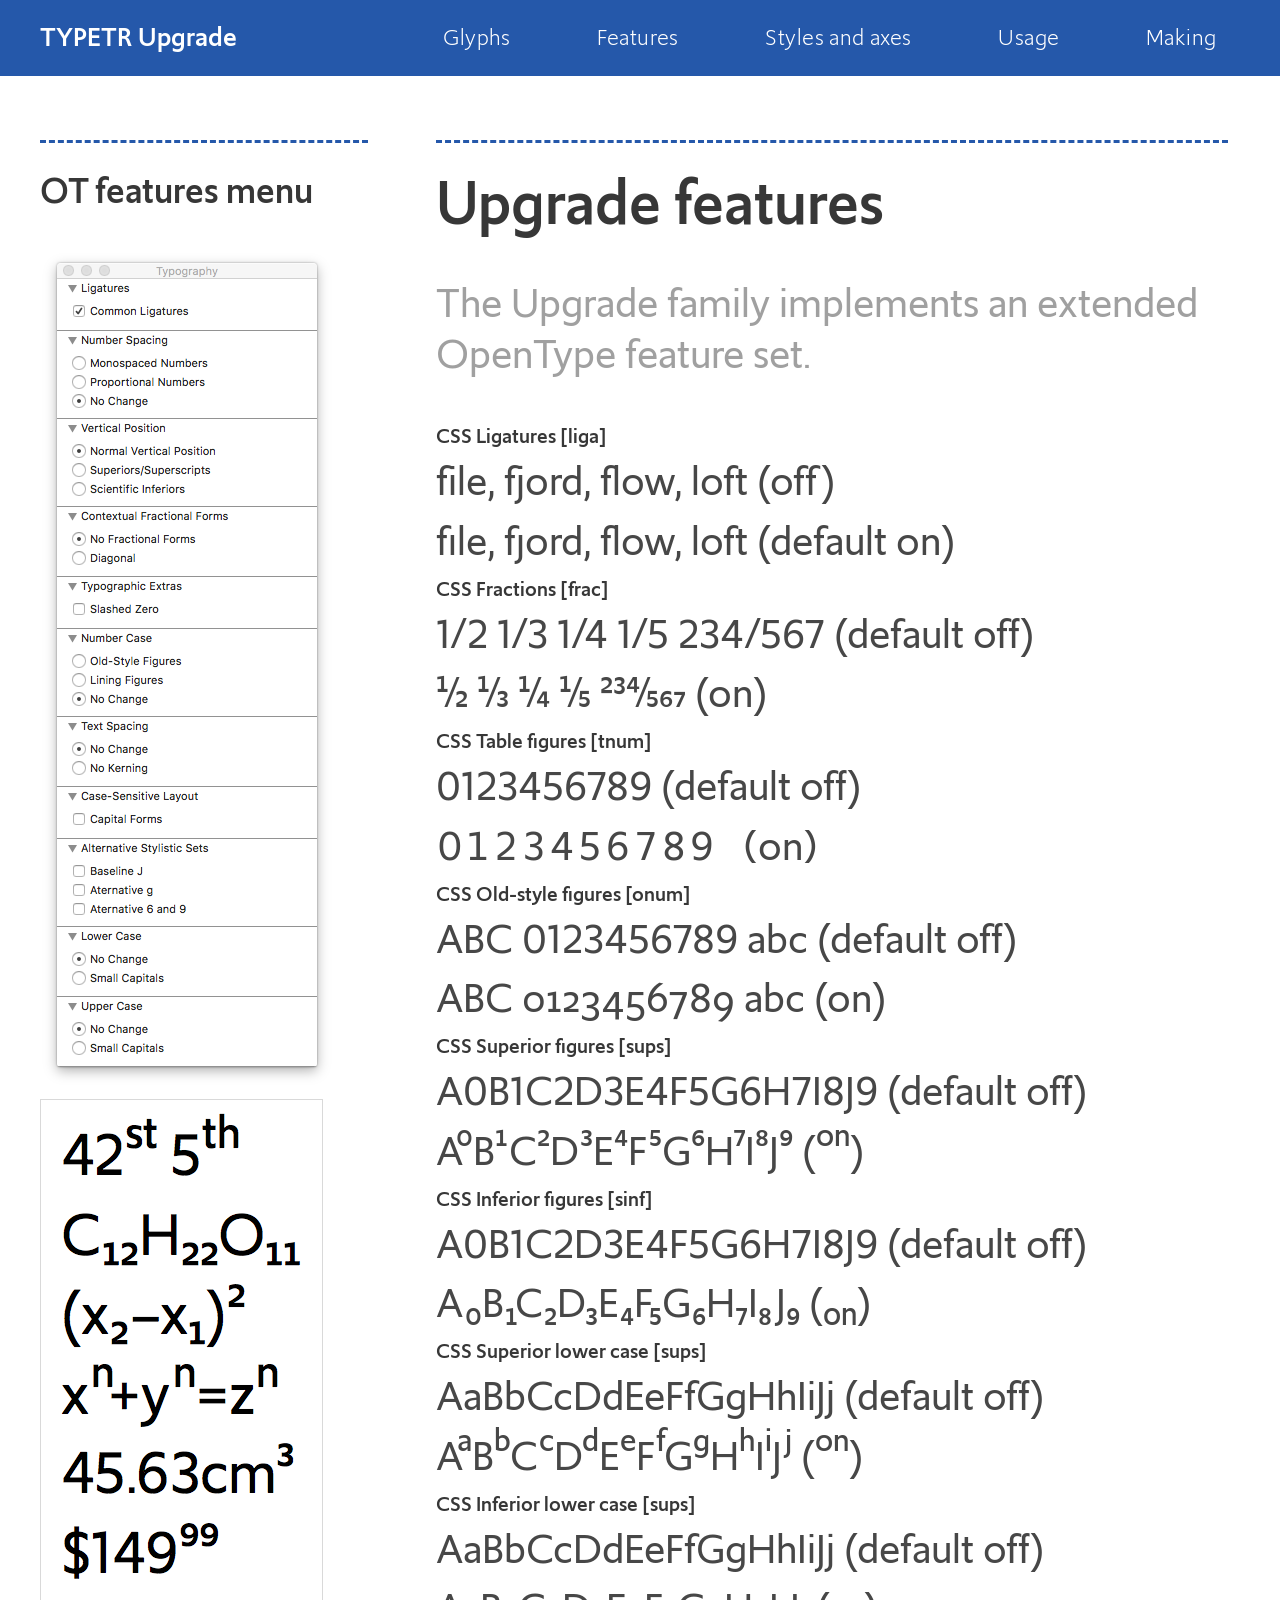
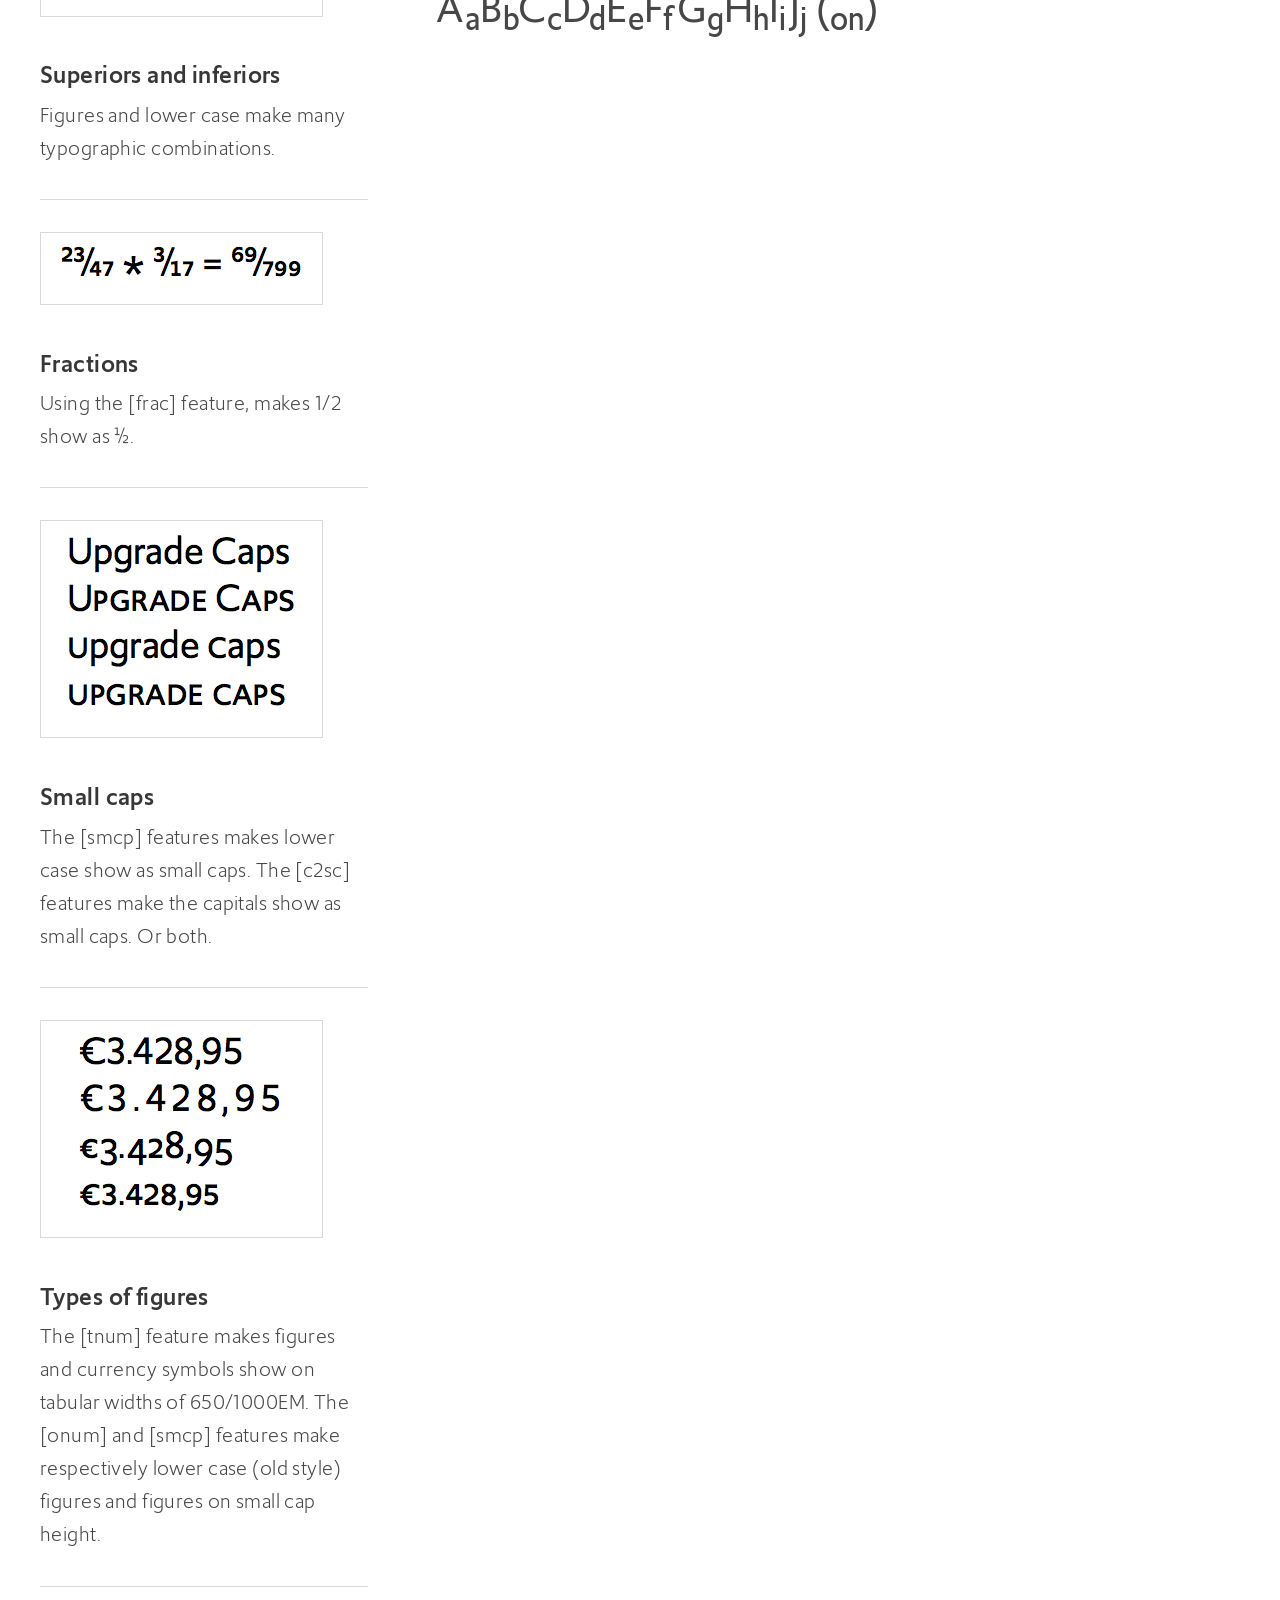
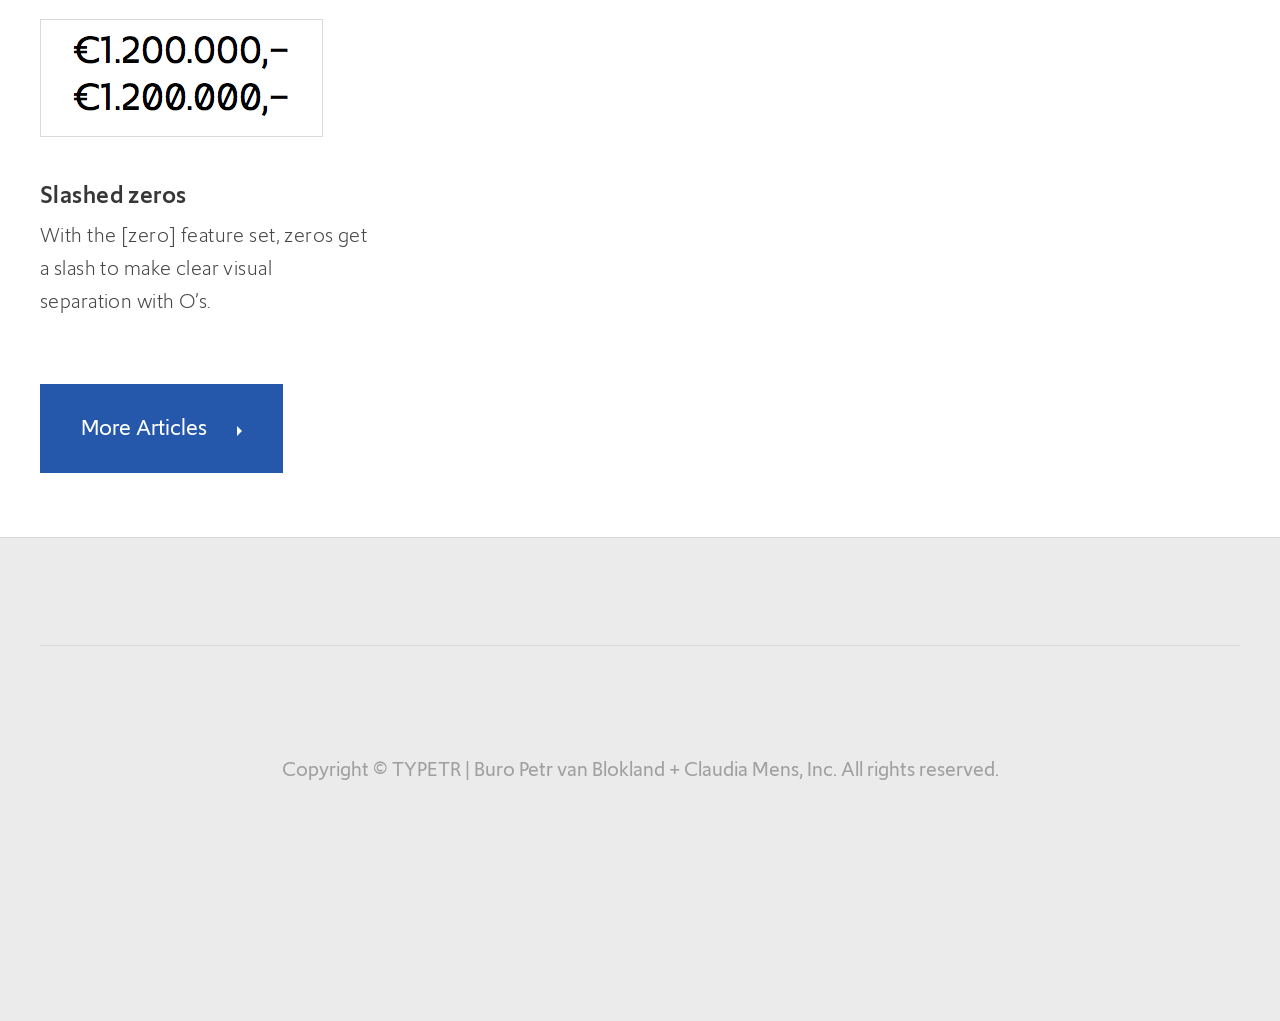
==== docs/features.html @ 236e027e "Adding CSS OpenType feature examples" ====
<!DOCTYPE HTML>
<!--
	Apex by Pixelarity
	pixelarity.com | hello@pixelarity.com
	License: pixelarity.com/license
-->
<html>
	<head>
		<title>TYPETR Upgrade</title>
		<meta charset="utf-8" />
		<meta name="viewport" content="width=device-width, initial-scale=1" />
		<!--[if lte IE 8]><script src="assets/js/ie/html5shiv.js"></script><![endif]-->
		<link rel="stylesheet" href="assets/css/main.css" />
		<!--[if lte IE 8]><link rel="stylesheet" href="assets/css/ie8.css" /><![endif]-->
	</head>
	<body>
		<div id="page-wrapper">

			<!-- Header Wrapper -->
				<div id="header-wrapper">

					<!-- Header -->
						<div class="container">
							<header id="page-header">
								<h1><a href="index.html" id="logo"><span>TYPETR</span> Upgrade</a></h1>
								<nav id="nav">
									<ul>
										<li><a href="glyphs.html">Glyphs</a></li>
										<li><a href="features.html">Features</a></li>
										<li><a href="stylesaxes.html">Styles and axes</a></li>
										<li><a href="usage.html">Usage</a></li>
										<li><a href="making.html">Making</a></li>
									</ul>
								</nav>
							</header>
						</div>

				</div>


			<!-- Main -->
				<div id="main-wrapper">
					<div class="container">
						<div class="row">
							<div class="4u 12u(mobile)">
								<div class="left-sidebar">

									<!-- Sidebar -->
										<div id="sidebar">

											<!-- Section 2 -->
												<section>
													<header>
														<h2>OT features menu</h2>
													</header>
													<ul class="style1 posts">
														<li><img src="images/otfeaturesmenu.png" alt="" widht="100%"/>
															<a href="#" class="image align-left"><img src="images/45st5th.png" alt="" /></a>
															<h3>Superiors and inferiors</h3>
															<p>Figures and lower case make many typographic combinations.</p>
														</li>
														<li>
															<a href="#" class="image align-left"><img src="images/fraction.png" alt="" /></a>
															<h3>Fractions</h3>
															<p>Using the [frac] feature, makes 1/2 show as &frac12;.</p>
														</li>
														<li>
															<a href="#" class="image align-left"><img src="images/smallcaps.png" alt="" /></a>
															<h3>Small caps</h3>
															<p>The [smcp] features makes lower case show as small caps. The [c2sc] features make the capitals show as small caps. Or both.</p>
														</li>
														<li>
															<a href="#" class="image align-left"><img src="images/tablefigures.png" alt="" /></a>
															<h3>Types of figures</h3>
															<p>The [tnum] feature makes figures and currency symbols show on tabular widths of 650/1000EM. The [onum] and [smcp] features make respectively lower case (old style) figures and figures on small cap height.</p>
														</li>
														<li>
															<a href="#" class="image align-left"><img src="images/zeroslash.png" alt="" /></a>
															<h3>Slashed zeros</h3>
															<p>With the [zero] feature set, zeros get a slash to make clear visual separation with O’s.</p>
														</li>
													</ul>
													<a href="#" class="button">More Articles</a>
												</section>

										</div>

								</div>
							</div>
							<div class="8u 12u(mobile) important(mobile)">

								<!-- Content -->
									<div id="content">

										<!-- Article -->
											<article class="featured">
												<header>
													<h2>Upgrade features</h2>
													<span class="byline">The Upgrade family implements an extended OpenType feature set.</span>
												</header>
												<h4>CSS Ligatures [liga]</h4>
												<div style="line-height: 1.4em;font-size: 2em;"" class="no_liga">file, fjord, flow, loft (off)</div>
												<div style="line-height: 1.4em;font-size: 2em;">file, fjord, flow, loft (default on)</div>
												<h4>CSS Fractions [frac]</h4>
												<div style="line-height: 1.4em;font-size: 2em;">1/2 1/3 1/4 1/5 234/567 (default off)</div>
												<div style="line-height: 1.4em;font-size: 2em;"" class="frac"> 1/2 1/3 1/4 1/5 234/567 (on)</div>
												<h4>CSS Table figures [tnum]</h4>
												<div style="line-height: 1.4em;font-size: 2em;">0123456789 (default off)</div>
												<div style="line-height: 1.4em;font-size: 2em;"" class="tnum">0123456789 (on)</div>
												<h4>CSS Old-style figures [onum]</h4>
												<div style="line-height: 1.4em;font-size: 2em;">ABC 0123456789 abc (default off)</div>
												<div style="line-height: 1.4em;font-size: 2em;"" class="onum">ABC 0123456789 abc (on)</div>
												<h4>CSS Superior figures [sups]</h4>
												<div style="line-height: 1.4em;font-size: 2em;">A0B1C2D3E4F5G6H7I8J9 (default off)</div>
												<div style="line-height: 1.4em;font-size: 2em;"" class="sups">A0B1C2D3E4F5G6H7I8J9 (on)</div>
												<h4>CSS Inferior figures [sinf]</h4>
												<div style="line-height: 1.4em;font-size: 2em;">A0B1C2D3E4F5G6H7I8J9 (default off)</div>
												<div style="line-height: 1.4em;font-size: 2em;"" class="sinf">A0B1C2D3E4F5G6H7I8J9 (on)</div>
												<h4>CSS Superior lower case [sups]</h4>
												<div style="line-height: 1.4em;font-size: 2em;">AaBbCcDdEeFfGgHhIiJj (default off)</div>
												<div style="line-height: 1.4em;font-size: 2em;"" class="sups">AaBbCcDdEeFfGgHhIiJj (on)</div>
												<h4>CSS Inferior lower case [sups]</h4>
												<div style="line-height: 1.4em;font-size: 2em;">AaBbCcDdEeFfGgHhIiJj (default off)</div>
												<div style="line-height: 1.4em;font-size: 2em;"" class="sinf">AaBbCcDdEeFfGgHhIiJj (on)</div>
												<!--
												 , 'tnum', 'pnum', 'ordn', 'sups', 'sinf', 'frac', 'zero', 'onum', 'lnum', 'hwid', 'case', 'ss08', 'ss09', 'ss10', 'pcap', 'smcp', 'c2sc']
-->
											</article>

									</div>

							</div>
						</div>
					</div>
				</div>

			<!-- Footer -->
				<div id="footer-wrapper">
					<footer id="page-footer" class="container">
						<div id="copyright">
							Copyright &copy; TYPETR | Buro Petr van Blokland + Claudia Mens, Inc. All rights reserved.
						</div>
					</footer>
				</div>

		</div>

		<!-- Scripts -->
			<script src="assets/js/jquery.min.js"></script>
			<script src="assets/js/jquery.dropotron.min.js"></script>
			<script src="assets/js/jquery.slidertron.min.js"></script>
			<script src="assets/js/skel.min.js"></script>
			<script src="assets/js/skel-viewport.min.js"></script>
			<script src="assets/js/util.js"></script>
			<!--[if lte IE 8]><script src="assets/js/ie/respond.min.js"></script><![endif]-->
			<script src="assets/js/main.js"></script>

	</body>
</html>
---- docs/assets/css/main.css ----
@import url("https://fonts.googleapis.com/css?family=Open+Sans:300,300italic,400,400italic");
@import url("font-upgrade.css");

/*
	Apex by Pixelarity
	pixelarity.com | hello@pixelarity.com
	License: pixelarity.com/license
*/

/* Reset */

	html, body, div, span, applet, object, iframe, h1, h2, h3, h4, h5, h6, p, blockquote, pre, a, abbr, acronym, address, big, cite, code, del, dfn, em, img, ins, kbd, q, s, samp, small, strike, strong, sub, sup, tt, var, b, u, i, center, dl, dt, dd, ol, ul, li, fieldset, form, label, legend, table, caption, tbody, tfoot, thead, tr, th, td, article, aside, canvas, details, embed, figure, figcaption, footer, header, hgroup, menu, nav, output, ruby, section, summary, time, mark, audio, video {
		margin: 0;
		padding: 0;
		border: 0;
		font-size: 100%;
		font-weight: normal;
		font-style: normal;
		font-family: "TYPETR-Upgrade-Regular";
		font: inherit;
		vertical-align: baseline;
	}

	article, aside, details, figcaption, figure, footer, header, hgroup, menu, nav, section {
		display: block;
	}

	body {
		line-height: 1;
	}

    b { 
    	font-family: "TYPETR-Upgrade-Semibold";
	}
	ol, ul {
		list-style: none;
	}

	blockquote, q {
		quotes: none;
	}

	blockquote:before, blockquote:after, q:before, q:after {
		content: '';
		content: none;
	}

	table {
		border-collapse: collapse;
		border-spacing: 0;
	}

	body {
		-webkit-text-size-adjust: none;
	}

	img.SingleImageAlignLeft {
		border: solid 0.5px #808080;
		margin-bottom:1em;
		float:left;
	}
	
	img.SingleImageAlignRight {
		border: solid 0.5px #808080;
		margin-bottom:1em;
		float:right;
	}
	


	img.spreadPageLeft {
		border: solid 0.5px #808080;
	}
	
	img.spreadPageRight {
		border-top: solid 0.5px #808080;
		border-left: solid 0.5px white;
		border-right: solid 0.5px #808080;
		border-bottom: solid 0.5px #808080;
	}

	sup, .sups {
		-moz-font-feature-settings:"sups=1";
		-moz-font-feature-settings:"sups";
		-ms-font-feature-settings:"sups";
		-webkit-font-feature-settings:"sups";
		font-feature-settings:"sups";
	}
	sub, .sinf {
		-moz-font-feature-settings:"sinf=1";
		-moz-font-feature-settings:"sinf";
		-ms-font-feature-settings:"sinf";
		-webkit-font-feature-settings:"sinf";
		font-feature-settings:"sinf";
	}
	.smcp {
		-moz-font-feature-settings:"smcp=1";
		-moz-font-feature-settings:"smcp";
		-ms-font-feature-settings:"smcp";
		-webkit-font-feature-settings:"smcp";
		font-feature-settings:"smcp";
	}
	.c2sc {
		-moz-font-feature-settings:"c2sc=1";
		-moz-font-feature-settings:"c2sc";
		-ms-font-feature-settings:"c2sc";
		-webkit-font-feature-settings:"c2sc";
		font-feature-settings:"c2sc";
	}
	.pcap {
		-moz-font-feature-settings:"pcap=1";
		-moz-font-feature-settings:"pcap";
		-ms-font-feature-settings:"pcap";
		-webkit-font-feature-settings:"pcap";
		font-feature-settings:"pcap";
	}
	.case {
		-moz-font-feature-settings:"case=1";
		-moz-font-feature-settings:"case";
		-ms-font-feature-settings:"case";
		-webkit-font-feature-settings:"case";
		font-feature-settings:"case";
	}
	.alt69 { /* ss10 */
		-moz-font-feature-settings:"ss10=1";
		-moz-font-feature-settings:"ss10";
		-ms-font-feature-settings:"ss10";
		-webkit-font-feature-settings:"ss10";
		font-feature-settings:"ss10";
	}
	.altg { /* ss09 */
		-moz-font-feature-settings:"ss09=1";
		-moz-font-feature-settings:"ss09";
		-ms-font-feature-settings:"ss09";
		-webkit-font-feature-settings:"ss09";
		font-feature-settings:"ss09";
	}
	.baseJ { /* ss08 */
		-moz-font-feature-settings:"ss08=1";
		-moz-font-feature-settings:"ss08";
		-ms-font-feature-settings:"ss08";
		-webkit-font-feature-settings:"ss08";
		font-feature-settings:"ss08";
	}
	.frac { 
		-moz-font-feature-settings:"frac=1";
		-moz-font-feature-settings:"frac";
		-ms-font-feature-settings:"frac";
		-webkit-font-feature-settings:"frac";
		font-feature-settings:"frac";
	}
	.liga { 
		-moz-font-feature-settings:"liga=1";
		-moz-font-feature-settings:"liga";
		-ms-font-feature-settings:"liga";
		-webkit-font-feature-settings:"liga";
		font-feature-settings:"liga";
	}
	.no_liga { 
		-moz-font-feature-settings:"liga=0";
		-moz-font-feature-settings:"liga" 0;
		-ms-font-feature-settings:"liga" 0;
		-webkit-font-feature-settings:"liga" 0;
		font-feature-settings:"liga" 0;
	}
	.tnum { 
		-moz-font-feature-settings:"tnum=1";
		-moz-font-feature-settings:"tnum";
		-ms-font-feature-settings:"tnum";
		-webkit-font-feature-settings:"tnum";
		font-feature-settings:"tnum";
	}
	.pnum { 
		-moz-font-feature-settings:"pnum=1";
		-moz-font-feature-settings:"pnum";
		-ms-font-feature-settings:"pnum";
		-webkit-font-feature-settings:"pnum";
		font-feature-settings:"pnum";
	}
	.onum { 
		-moz-font-feature-settings:"onum=1";
		-moz-font-feature-settings:"onum";
		-ms-font-feature-settings:"onum";
		-webkit-font-feature-settings:"onum";
		font-feature-settings:"onum";
	}
	.lnum { 
		-moz-font-feature-settings:"lnum=1";
		-moz-font-feature-settings:"lnum";
		-ms-font-feature-settings:"lnum";
		-webkit-font-feature-settings:"lnum";
		font-feature-settings:"lnum";
	}
	.ordn { 
		-moz-font-feature-settings:"ordn=1";
		-moz-font-feature-settings:"ordn";
		-ms-font-feature-settings:"ordn";
		-webkit-font-feature-settings:"ordn";
		font-feature-settings:"ordn";
	}
	.zero { 
		-moz-font-feature-settings:"zero=1";
		-moz-font-feature-settings:"zero";
		-ms-font-feature-settings:"zero";
		-webkit-font-feature-settings:"zero";
		font-feature-settings:"zero";
	}

	/* [  'hwid',  'pcap', ] */

/* Box Model */

	*, *:before, *:after {
		-moz-box-sizing: border-box;
		-webkit-box-sizing: border-box;
		box-sizing: border-box;
	}

/* Containers */

	.container {
		margin-left: auto;
		margin-right: auto;
	}

	.container.\31 25\25 {
		width: 100%;
		max-width: 1200px;
		min-width: 960px;
	}

	.container.\37 5\25 {
		width: 720px;
	}

	.container.\35 0\25 {
		width: 480px;
	}

	.container.\32 5\25 {
		width: 240px;
	}

	.container {
		width: 960px;
	}

	@media screen and (min-width: 737px) {

		.container.\31 25\25 {
			width: 100%;
			max-width: 1500px;
			min-width: 1200px;
		}

		.container.\37 5\25 {
			width: 900px;
		}

		.container.\35 0\25 {
			width: 600px;
		}

		.container.\32 5\25 {
			width: 300px;
		}

		.container {
			width: 1200px;
		}

	}

	@media screen and (min-width: 737px) and (max-width: 1200px) {

		.container.\31 25\25 {
			width: 100%;
			max-width: 1250px;
			min-width: 737px;
		}

		.container.\37 5\25 {
			width: 75%;
		}

		.container.\35 0\25 {
			width: 50%;
		}

		.container.\32 5\25 {
			width: 25%;
		}

		.container {
			width: 100%;
		}

	}
	
	
	

	@media screen and (max-width: 736px) {

		.container.\31 25\25 {
			width: 100%;
			max-width: 125%;
			min-width: 100%;
		}

		.container.\37 5\25 {
			width: 75%;
		}

		.container.\35 0\25 {
			width: 50%;
		}

		.container.\32 5\25 {
			width: 25%;
		}

		.container {
			width: 100% !important;
		}

	}

/* Grid */

	.row {
		border-bottom: solid 1px transparent;
		-moz-box-sizing: border-box;
		-webkit-box-sizing: border-box;
		box-sizing: border-box;
	}

	.row > * {
		float: left;
		-moz-box-sizing: border-box;
		-webkit-box-sizing: border-box;
		box-sizing: border-box;
	}

	.row:after, .row:before {
		content: '';
		display: block;
		clear: both;
		height: 0;
	}

	.row.uniform > * > :first-child {
		margin-top: 0;
	}

	.row.uniform > * > :last-child {
		margin-bottom: 0;
	}

	.row.\30 \25 > * {
		padding: 0 0 0 0px;
	}

	.row.\30 \25 {
		margin: 0 0 -1px 0px;
	}

	.row.uniform.\30 \25 > * {
		padding: 0px 0 0 0px;
	}

	.row.uniform.\30 \25 {
		margin: 0px 0 -1px 0px;
	}

	.row > * {
		padding: 0 0 0 40px;
	}

	.row {
		margin: 0 0 -1px -40px;
	}

	.row.uniform > * {
		padding: 40px 0 0 40px;
	}

	.row.uniform {
		margin: -40px 0 -1px -40px;
	}

	.row.\32 00\25 > * {
		padding: 0 0 0 80px;
	}

	.row.\32 00\25 {
		margin: 0 0 -1px -80px;
	}

	.row.uniform.\32 00\25 > * {
		padding: 80px 0 0 80px;
	}

	.row.uniform.\32 00\25 {
		margin: -80px 0 -1px -80px;
	}

	.row.\31 50\25 > * {
		padding: 0 0 0 60px;
	}

	.row.\31 50\25 {
		margin: 0 0 -1px -60px;
	}

	.row.uniform.\31 50\25 > * {
		padding: 60px 0 0 60px;
	}

	.row.uniform.\31 50\25 {
		margin: -60px 0 -1px -60px;
	}

	.row.\35 0\25 > * {
		padding: 0 0 0 20px;
	}

	.row.\35 0\25 {
		margin: 0 0 -1px -20px;
	}

	.row.uniform.\35 0\25 > * {
		padding: 20px 0 0 20px;
	}

	.row.uniform.\35 0\25 {
		margin: -20px 0 -1px -20px;
	}

	.row.\32 5\25 > * {
		padding: 0 0 0 10px;
	}

	.row.\32 5\25 {
		margin: 0 0 -1px -10px;
	}

	.row.uniform.\32 5\25 > * {
		padding: 10px 0 0 10px;
	}

	.row.uniform.\32 5\25 {
		margin: -10px 0 -1px -10px;
	}

	.\31 2u, .\31 2u\24 {
		width: 100%;
		clear: none;
		margin-left: 0;
	}

	.\31 1u, .\31 1u\24 {
		width: 91.6666666667%;
		clear: none;
		margin-left: 0;
	}

	.\31 0u, .\31 0u\24 {
		width: 83.3333333333%;
		clear: none;
		margin-left: 0;
	}

	.\39 u, .\39 u\24 {
		width: 75%;
		clear: none;
		margin-left: 0;
	}

	.\38 u, .\38 u\24 {
		width: 66.6666666667%;
		clear: none;
		margin-left: 0;
	}

	.\37 u, .\37 u\24 {
		width: 58.3333333333%;
		clear: none;
		margin-left: 0;
	}

	.\36 u, .\36 u\24 {
		width: 50%;
		clear: none;
		margin-left: 0;
	}

	.\35 u, .\35 u\24 {
		width: 41.6666666667%;
		clear: none;
		margin-left: 0;
	}

	.\34 u, .\34 u\24 {
		width: 32.3333333333%;
		clear: none;
		margin-left: 0;
	}

	.\33 u, .\33 u\24 {
		width: 25%;
		clear: none;
		margin-left: 0;
	}

	.\32 u, .\32 u\24 {
		width: 16.6666666667%;
		clear: none;
		margin-left: 0;
	}

	.\31 u, .\31 u\24 {
		width: 8.3333333333%;
		clear: none;
		margin-left: 0;
	}

	.\31 2u\24 + *,
	.\31 1u\24 + *,
	.\31 0u\24 + *,
	.\39 u\24 + *,
	.\38 u\24 + *,
	.\37 u\24 + *,
	.\36 u\24 + *,
	.\35 u\24 + *,
	.\34 u\24 + *,
	.\33 u\24 + *,
	.\32 u\24 + *,
	.\31 u\24 + * {
		clear: left;
	}

	.\-11u {
		margin-left: 91.66667%;
	}

	.\-10u {
		margin-left: 83.33333%;
	}

	.\-9u {
		margin-left: 75%;
	}

	.\-8u {
		margin-left: 66.66667%;
	}

	.\-7u {
		margin-left: 58.33333%;
	}

	.\-6u {
		margin-left: 50%;
	}

	.\-5u {
		margin-left: 41.66667%;
	}

	.\-4u {
		margin-left: 33.33333%;
	}

	.\-3u {
		margin-left: 25%;
	}

	.\-2u {
		margin-left: 16.66667%;
	}

	.\-1u {
		margin-left: 8.33333%;
	}

	@media screen and (min-width: 737px) {

		.row > * {
			padding: 25px 0 0 25px;
		}

		.row {
			margin: -25px 0 -1px -25px;
		}

		.row.uniform > * {
			padding: 25px 0 0 25px;
		}

		.row.uniform {
			margin: -25px 0 -1px -25px;
		}

		.row.\32 00\25 > * {
			padding: 50px 0 0 50px;
		}

		.row.\32 00\25 {
			margin: -50px 0 -1px -50px;
		}

		.row.uniform.\32 00\25 > * {
			padding: 50px 0 0 50px;
		}

		.row.uniform.\32 00\25 {
			margin: -50px 0 -1px -50px;
		}

		.row.\31 50\25 > * {
			padding: 37.5px 0 0 37.5px;
		}

		.row.\31 50\25 {
			margin: -37.5px 0 -1px -37.5px;
		}

		.row.uniform.\31 50\25 > * {
			padding: 37.5px 0 0 37.5px;
		}

		.row.uniform.\31 50\25 {
			margin: -37.5px 0 -1px -37.5px;
		}

		.row.\35 0\25 > * {
			padding: 12.5px 0 0 12.5px;
		}

		.row.\35 0\25 {
			margin: -12.5px 0 -1px -12.5px;
		}

		.row.uniform.\35 0\25 > * {
			padding: 12.5px 0 0 12.5px;
		}

		.row.uniform.\35 0\25 {
			margin: -12.5px 0 -1px -12.5px;
		}

		.row.\32 5\25 > * {
			padding: 6.25px 0 0 6.25px;
		}

		.row.\32 5\25 {
			margin: -6.25px 0 -1px -6.25px;
		}

		.row.uniform.\32 5\25 > * {
			padding: 6.25px 0 0 6.25px;
		}

		.row.uniform.\32 5\25 {
			margin: -6.25px 0 -1px -6.25px;
		}

		.\31 2u\28desktop\29, .\31 2u\24\28desktop\29 {
			width: 100%;
			clear: none;
			margin-left: 0;
		}

		.\31 1u\28desktop\29, .\31 1u\24\28desktop\29 {
			width: 91.6666666667%;
			clear: none;
			margin-left: 0;
		}

		.\31 0u\28desktop\29, .\31 0u\24\28desktop\29 {
			width: 83.3333333333%;
			clear: none;
			margin-left: 0;
		}

		.\39 u\28desktop\29, .\39 u\24\28desktop\29 {
			width: 75%;
			clear: none;
			margin-left: 0;
		}

		.\38 u\28desktop\29, .\38 u\24\28desktop\29 {
			width: 66.6666666667%;
			clear: none;
			margin-left: 0;
		}

		.\37 u\28desktop\29, .\37 u\24\28desktop\29 {
			width: 58.3333333333%;
			clear: none;
			margin-left: 0;
		}

		.\36 u\28desktop\29, .\36 u\24\28desktop\29 {
			width: 50%;
			clear: none;
			margin-left: 0;
		}

		.\35 u\28desktop\29, .\35 u\24\28desktop\29 {
			width: 41.6666666667%;
			clear: none;
			margin-left: 0;
		}

		.\34 u\28desktop\29, .\34 u\24\28desktop\29 {
			width: 33.3333333333%;
			clear: none;
			margin-left: 0;
		}

		.\33 u\28desktop\29, .\33 u\24\28desktop\29 {
			width: 25%;
			clear: none;
			margin-left: 0;
		}

		.\32 u\28desktop\29, .\32 u\24\28desktop\29 {
			width: 16.6666666667%;
			clear: none;
			margin-left: 0;
		}

		.\31 u\28desktop\29, .\31 u\24\28desktop\29 {
			width: 8.3333333333%;
			clear: none;
			margin-left: 0;
		}

		.\31 2u\24\28desktop\29 + *,
		.\31 1u\24\28desktop\29 + *,
		.\31 0u\24\28desktop\29 + *,
		.\39 u\24\28desktop\29 + *,
		.\38 u\24\28desktop\29 + *,
		.\37 u\24\28desktop\29 + *,
		.\36 u\24\28desktop\29 + *,
		.\35 u\24\28desktop\29 + *,
		.\34 u\24\28desktop\29 + *,
		.\33 u\24\28desktop\29 + *,
		.\32 u\24\28desktop\29 + *,
		.\31 u\24\28desktop\29 + * {
			clear: left;
		}

		.\-11u\28desktop\29 {
			margin-left: 91.66667%;
		}

		.\-10u\28desktop\29 {
			margin-left: 83.33333%;
		}

		.\-9u\28desktop\29 {
			margin-left: 75%;
		}

		.\-8u\28desktop\29 {
			margin-left: 66.66667%;
		}

		.\-7u\28desktop\29 {
			margin-left: 58.33333%;
		}

		.\-6u\28desktop\29 {
			margin-left: 50%;
		}

		.\-5u\28desktop\29 {
			margin-left: 41.66667%;
		}

		.\-4u\28desktop\29 {
			margin-left: 33.33333%;
		}

		.\-3u\28desktop\29 {
			margin-left: 25%;
		}

		.\-2u\28desktop\29 {
			margin-left: 16.66667%;
		}

		.\-1u\28desktop\29 {
			margin-left: 8.33333%;
		}

	}

	@media screen and (min-width: 737px) and (max-width: 1200px) {

		.row > * {
			padding: 25px 0 0 25px;
		}

		.row {
			margin: -25px 0 -1px -25px;
		}

		.row.uniform > * {
			padding: 25px 0 0 25px;
		}

		.row.uniform {
			margin: -25px 0 -1px -25px;
		}

		.row.\32 00\25 > * {
			padding: 50px 0 0 50px;
		}

		.row.\32 00\25 {
			margin: -50px 0 -1px -50px;
		}

		.row.uniform.\32 00\25 > * {
			padding: 50px 0 0 50px;
		}

		.row.uniform.\32 00\25 {
			margin: -50px 0 -1px -50px;
		}

		.row.\31 50\25 > * {
			padding: 37.5px 0 0 37.5px;
		}

		.row.\31 50\25 {
			margin: -37.5px 0 -1px -37.5px;
		}

		.row.uniform.\31 50\25 > * {
			padding: 37.5px 0 0 37.5px;
		}

		.row.uniform.\31 50\25 {
			margin: -37.5px 0 -1px -37.5px;
		}

		.row.\35 0\25 > * {
			padding: 12.5px 0 0 12.5px;
		}

		.row.\35 0\25 {
			margin: -12.5px 0 -1px -12.5px;
		}

		.row.uniform.\35 0\25 > * {
			padding: 12.5px 0 0 12.5px;
		}

		.row.uniform.\35 0\25 {
			margin: -12.5px 0 -1px -12.5px;
		}

		.row.\32 5\25 > * {
			padding: 6.25px 0 0 6.25px;
		}

		.row.\32 5\25 {
			margin: -6.25px 0 -1px -6.25px;
		}

		.row.uniform.\32 5\25 > * {
			padding: 6.25px 0 0 6.25px;
		}

		.row.uniform.\32 5\25 {
			margin: -6.25px 0 -1px -6.25px;
		}

		.\31 2u\28tablet\29, .\31 2u\24\28tablet\29 {
			width: 100%;
			clear: none;
			margin-left: 0;
		}

		.\31 1u\28tablet\29, .\31 1u\24\28tablet\29 {
			width: 91.6666666667%;
			clear: none;
			margin-left: 0;
		}

		.\31 0u\28tablet\29, .\31 0u\24\28tablet\29 {
			width: 83.3333333333%;
			clear: none;
			margin-left: 0;
		}

		.\39 u\28tablet\29, .\39 u\24\28tablet\29 {
			width: 75%;
			clear: none;
			margin-left: 0;
		}

		.\38 u\28tablet\29, .\38 u\24\28tablet\29 {
			width: 66.6666666667%;
			clear: none;
			margin-left: 0;
		}

		.\37 u\28tablet\29, .\37 u\24\28tablet\29 {
			width: 58.3333333333%;
			clear: none;
			margin-left: 0;
		}

		.\36 u\28tablet\29, .\36 u\24\28tablet\29 {
			width: 50%;
			clear: none;
			margin-left: 0;
		}

		.\35 u\28tablet\29, .\35 u\24\28tablet\29 {
			width: 41.6666666667%;
			clear: none;
			margin-left: 0;
		}

		.\34 u\28tablet\29, .\34 u\24\28tablet\29 {
			width: 33.3333333333%;
			clear: none;
			margin-left: 0;
		}

		.\33 u\28tablet\29, .\33 u\24\28tablet\29 {
			width: 25%;
			clear: none;
			margin-left: 0;
		}

		.\32 u\28tablet\29, .\32 u\24\28tablet\29 {
			width: 16.6666666667%;
			clear: none;
			margin-left: 0;
		}

		.\31 u\28tablet\29, .\31 u\24\28tablet\29 {
			width: 8.3333333333%;
			clear: none;
			margin-left: 0;
		}

		.\31 2u\24\28tablet\29 + *,
		.\31 1u\24\28tablet\29 + *,
		.\31 0u\24\28tablet\29 + *,
		.\39 u\24\28tablet\29 + *,
		.\38 u\24\28tablet\29 + *,
		.\37 u\24\28tablet\29 + *,
		.\36 u\24\28tablet\29 + *,
		.\35 u\24\28tablet\29 + *,
		.\34 u\24\28tablet\29 + *,
		.\33 u\24\28tablet\29 + *,
		.\32 u\24\28tablet\29 + *,
		.\31 u\24\28tablet\29 + * {
			clear: left;
		}

		.\-11u\28tablet\29 {
			margin-left: 91.66667%;
		}

		.\-10u\28tablet\29 {
			margin-left: 83.33333%;
		}

		.\-9u\28tablet\29 {
			margin-left: 75%;
		}

		.\-8u\28tablet\29 {
			margin-left: 66.66667%;
		}

		.\-7u\28tablet\29 {
			margin-left: 58.33333%;
		}

		.\-6u\28tablet\29 {
			margin-left: 50%;
		}

		.\-5u\28tablet\29 {
			margin-left: 41.66667%;
		}

		.\-4u\28tablet\29 {
			margin-left: 33.33333%;
		}

		.\-3u\28tablet\29 {
			margin-left: 25%;
		}

		.\-2u\28tablet\29 {
			margin-left: 16.66667%;
		}

		.\-1u\28tablet\29 {
			margin-left: 8.33333%;
		}

	}

	@media screen and (max-width: 736px) {

		.row > * {
			padding: 15px 0 0 15px;
		}

		.row {
			margin: -15px 0 -1px -15px;
		}

		.row.uniform > * {
			padding: 15px 0 0 15px;
		}

		.row.uniform {
			margin: -15px 0 -1px -15px;
		}

		.row.\32 00\25 > * {
			padding: 30px 0 0 30px;
		}

		.row.\32 00\25 {
			margin: -30px 0 -1px -30px;
		}

		.row.uniform.\32 00\25 > * {
			padding: 30px 0 0 30px;
		}

		.row.uniform.\32 00\25 {
			margin: -30px 0 -1px -30px;
		}

		.row.\31 50\25 > * {
			padding: 22.5px 0 0 22.5px;
		}

		.row.\31 50\25 {
			margin: -22.5px 0 -1px -22.5px;
		}

		.row.uniform.\31 50\25 > * {
			padding: 22.5px 0 0 22.5px;
		}

		.row.uniform.\31 50\25 {
			margin: -22.5px 0 -1px -22.5px;
		}

		.row.\35 0\25 > * {
			padding: 7.5px 0 0 7.5px;
		}

		.row.\35 0\25 {
			margin: -7.5px 0 -1px -7.5px;
		}

		.row.uniform.\35 0\25 > * {
			padding: 7.5px 0 0 7.5px;
		}

		.row.uniform.\35 0\25 {
			margin: -7.5px 0 -1px -7.5px;
		}

		.row.\32 5\25 > * {
			padding: 3.75px 0 0 3.75px;
		}

		.row.\32 5\25 {
			margin: -3.75px 0 -1px -3.75px;
		}

		.row.uniform.\32 5\25 > * {
			padding: 3.75px 0 0 3.75px;
		}

		.row.uniform.\32 5\25 {
			margin: -3.75px 0 -1px -3.75px;
		}

		.\31 2u\28mobile\29, .\31 2u\24\28mobile\29 {
			width: 100%;
			clear: none;
			margin-left: 0;
		}

		.\31 1u\28mobile\29, .\31 1u\24\28mobile\29 {
			width: 91.6666666667%;
			clear: none;
			margin-left: 0;
		}

		.\31 0u\28mobile\29, .\31 0u\24\28mobile\29 {
			width: 83.3333333333%;
			clear: none;
			margin-left: 0;
		}

		.\39 u\28mobile\29, .\39 u\24\28mobile\29 {
			width: 75%;
			clear: none;
			margin-left: 0;
		}

		.\38 u\28mobile\29, .\38 u\24\28mobile\29 {
			width: 66.6666666667%;
			clear: none;
			margin-left: 0;
		}

		.\37 u\28mobile\29, .\37 u\24\28mobile\29 {
			width: 58.3333333333%;
			clear: none;
			margin-left: 0;
		}

		.\36 u\28mobile\29, .\36 u\24\28mobile\29 {
			width: 50%;
			clear: none;
			margin-left: 0;
		}

		.\35 u\28mobile\29, .\35 u\24\28mobile\29 {
			width: 41.6666666667%;
			clear: none;
			margin-left: 0;
		}

		.\34 u\28mobile\29, .\34 u\24\28mobile\29 {
			width: 33.3333333333%;
			clear: none;
			margin-left: 0;
		}

		.\33 u\28mobile\29, .\33 u\24\28mobile\29 {
			width: 25%;
			clear: none;
			margin-left: 0;
		}

		.\32 u\28mobile\29, .\32 u\24\28mobile\29 {
			width: 16.6666666667%;
			clear: none;
			margin-left: 0;
		}

		.\31 u\28mobile\29, .\31 u\24\28mobile\29 {
			width: 8.3333333333%;
			clear: none;
			margin-left: 0;
		}

		.\31 2u\24\28mobile\29 + *,
		.\31 1u\24\28mobile\29 + *,
		.\31 0u\24\28mobile\29 + *,
		.\39 u\24\28mobile\29 + *,
		.\38 u\24\28mobile\29 + *,
		.\37 u\24\28mobile\29 + *,
		.\36 u\24\28mobile\29 + *,
		.\35 u\24\28mobile\29 + *,
		.\34 u\24\28mobile\29 + *,
		.\33 u\24\28mobile\29 + *,
		.\32 u\24\28mobile\29 + *,
		.\31 u\24\28mobile\29 + * {
			clear: left;
		}

		.\-11u\28mobile\29 {
			margin-left: 91.66667%;
		}

		.\-10u\28mobile\29 {
			margin-left: 83.33333%;
		}

		.\-9u\28mobile\29 {
			margin-left: 75%;
		}

		.\-8u\28mobile\29 {
			margin-left: 66.66667%;
		}

		.\-7u\28mobile\29 {
			margin-left: 58.33333%;
		}

		.\-6u\28mobile\29 {
			margin-left: 50%;
		}

		.\-5u\28mobile\29 {
			margin-left: 41.66667%;
		}

		.\-4u\28mobile\29 {
			margin-left: 33.33333%;
		}

		.\-3u\28mobile\29 {
			margin-left: 25%;
		}

		.\-2u\28mobile\29 {
			margin-left: 16.66667%;
		}

		.\-1u\28mobile\29 {
			margin-left: 8.33333%;
		}

	}

/* Basic */

	body, input, textarea {
		font-family: 'TYPETR-Upgrade-Regular', sans-serif;
		font-weight: normal;
	}

	body {
		background: #fff;
		color: #474747;
		font-size: 16pt;
		line-height: 1.55em;
	}

	a {
		color: #2558AA;
		text-decoration: underline;
	}

		a:hover {
			text-decoration: none;
		}

	h1, h2, h3, h4, h5, h6 {
		font-family: TYPETR-Upgrade-Medium;
		font-weight: normal;
		color: #373737;
	}

	h3 {		
		font-size: 1.3em;
		margin: 0 0 0.5em 0;
	}

	p, ul {
		font-family: TYPETR-Upgrade-Book;
		letter-spacing: 0.02em;
		/*font-size: 1.1em;*/
		/*line-height:1.5em;*/
		margin-bottom: 3em;
	}
	
	
	

	form input, form select {
		-webkit-appearance: none;
		border-radius: 0;
	}

	form input {
		-moz-box-sizing: border-box;
		-webkit-box-sizing: border-box;
		-ms-box-sizing: border-box;
		box-sizing: border-box;
		border: solid 1px #d9d9d9;
		padding: 0.5em 1em 0.5em 1em;
	}

		form input.button {
			cursor: pointer;
		}

	.grid-spaced > .row {
		margin-bottom: 2em;
	}

		.grid-spaced > .row:last-child {
			margin-bottom: 0;
		}

	.date {
		font-style: italic;
		color: #a0a0a0;
	}

	.image {
		display: inline-block;
		border: solid 1px #d9d9d9;
		padding: 3px;
	}

		.image img {
			display: inline-block;
			width: 100%;

		}

	.image-fit {
		display: block;
		margin: 0 0 2em 0;
	}

		.image-fit img {
			width: 100%;
		}

	.align-left {
		float: left;
		margin-right: 0.6em;
		margin-bottom:2em;
	}

	.blocks a {
		-moz-transition: background-color .25s ease-in-out;
		-webkit-transition: background-color .25s ease-in-out;
		-ms-transition: background-color .25s ease-in-out;
		transition: background-color .25s ease-in-out;
		position: relative;
		display: block;
		color: #fff;
		text-decoration: none;
		padding: 2em 3em 2em 1.5em;
		margin: 0 0 0.5em 0;
		outline: 0;
	}

		.blocks a:after {
			content: ">";
			font-family: TYPETR-Upgrade-Regular;
			text-decoration: none;
			font-size: 55px;
			font-style: normal;
			font-weight: normal;
			line-height: 1;
			-webkit-font-smoothing: antialiased;
			-moz-osx-font-smoothing: grayscale;
			display: block;
			width: 48px;
			height: 48px;
			position: absolute;
		}

	.blocks p {
		font-size: 1.25em;
		margin: 0;
		color: rgba(255, 255, 255, 0.8);
	}

	.blocks h2 {
		color: #fff;
		font-size: 2.25em;
		letter-spacing: 0;
		margin: 0 0 0.5em 0;
		line-height: 1em;
	}

	.blocks .one {
		background: #2558AA;
	}

		.blocks .one:hover {
			background: #3F6FC0;
		}

	.blocks .two {
		background: #8cba00;
	}

		.blocks .two:hover {
			background: #9cca10;
		}

	.blocks .three {
		background: #2f2f2f url("images/overlay.png");
	}

		.blocks .three:hover {
			background: #3f3f3f;
		}

	ul.style1 li {
		border-top: solid 1px #d9d9d9;
		padding: 1.5em 0 0 0;
		margin: 1.5em 0 0 0;
	}

		ul.style1 li:after {
			content: '';
			display: block;
			clear: both;
		}

		ul.style1 li:first-child {
			padding-top: 0;
			border-top: 0;
		}

	ul.style1 p {
		margin: 0 0 0.5em 0;
	}

	ul.style2 li {
		border-top: solid 1px #d9d9d9;
		padding: 1em 0 0 0;
		margin: 1em 0 0 0;
	}

		ul.style2 li:after {
			content: '';
			display: block;
			clear: both;
		}

		ul.style2 li:first-child {
			padding-top: 0;
			border-top: 0;
		}

	ul.posts h3 {
		margin: 0.25em 0 0.25em 0;
	}

	ul.posts p {
		margin-bottom: 0.1em;
	}

	ul.contact li {
		position: relative;
		margin: 0 0 2.1em 0;
		padding: 0 0 0 60px;
	}

		ul.contact li:before {
			font-family: TYPETR-Upgrade-Regular;
			font-size: 1.25em;
			text-decoration: none;
			font-style: normal;
			font-weight: normal;
			line-height: 1;
			-webkit-font-smoothing: antialiased;
			-moz-osx-font-smoothing: grayscale;
			display: block;
			position: absolute;
			left: 0;
			top: 0;
			width: 32px;
			height: 32px;
			background: #676767;
			color: #fff;
			line-height: 32px;
			text-align: center;
		}

		ul.contact li:after {
			content: '';
			display: block;
			clear: both;
		}

	.button {
		-moz-transition: background-color .25s ease-in-out;
		-webkit-transition: background-color .25s ease-in-out;
		-ms-transition: background-color .25s ease-in-out;
		transition: background-color .25s ease-in-out;
		position: relative;
		display: inline-block;
		background: #2558AA;
		color: #fff;
		padding: 1.2em 3.25em 1.2em 1.75em;
		text-decoration: none;
		font-size: 1.1em;
		outline: 0;
	}

		.button:hover {
			background: #000;
		}

		.button:before {
			content: '';
			display: block;
			position: absolute;
			right: 1.75em;
			bottom: 1.6em;
			border-left: solid 5px #fff;
			border-top: solid 5px transparent;
			border-bottom: solid 5px transparent;
		}

	.button-alt {
		background: #2f2f2f url("images/overlay.png");
	}

		.button-alt:hover {
			background: #3f3f3f;
		}

/* Icons */

	.icon {
		text-decoration: none;
	}

		.icon:before {
			display: inline-block;
			font-family: TYPETR-Upgrade-Regular;
			font-size: 1.25em;
			text-decoration: none;
			font-style: normal;
			font-weight: normal;
			line-height: 1;
			-webkit-font-smoothing: antialiased;
			-moz-osx-font-smoothing: grayscale;
		}

/* Desktop */

	@media screen and (min-width: 737px) {

		/* Basic */

			h2 {
				font-size: 2em;
				letter-spacing: 0;
				margin: 0 0 1.5em 0;
			}

			h3 {
				font-size: 1.2em;
			}

			.side-padded, .right-sidebar {
				padding-left: 0em;
			}

			.left-sidebar {
				padding-right: 2em;
			}

			section > :last-child, article > :last-child {
				margin-bottom: 0;
			}

			.blocks a:after {
				right:0px;
				bottom: 40px;
			}

		/* Wrappers */

			#header-wrapper {
				background: #2558AA;
				padding: 1em 0;
			}

			#banner-wrapper {
				position: relative;
				background-color:#EFEFEF;
				/*background: #2f2f2f url("images/overlay.png");*/
				/*background: #fff url("images/overlay.png");*/
				padding: 0 0 0 0;
			}

				#banner-wrapper:before {
					content: '';
					display: block;
					position: absolute;
					left: 0;
					top: 0;
					width: 100%;
					height: 100%;
					background: url("images/highlight.png") bottom center no-repeat;
					background-size: 1800px 100%;
				}

			#search-wrapper {
				background: #f6f6f6;
				border-bottom: solid 1px #d9d9d9;
				padding: 2.5em 0 2.5em 0;
			}

			#main-wrapper {
				padding: 3em 0 3em 0;
			}

			#footer-wrapper {
				background: #EBEBEB;
				border-top: solid 1px #d9d9d9;
				padding: 5em 0 5em 0;
			}

		/* Header */

			#page-header {
				color: #fff;
				position: relative;
			}

				#page-header h1 {
					font-size: 1.3em;
					letter-spacing: 0;
				}

					#page-header h1 a {
						text-decoration: none;
					}

					#page-header h1 span {
						font-family: TYPETR-Upgrade-Medium;
						font-weight: normal;
					}

				#page-header a {
					color: #fff;
				}

				#page-header nav {
					position: absolute;
					right: 0;
					top: 0;
				}

					#page-header nav ul li {
						display: inline-block;
						margin-left: 1.5em;
						font-size: 1.1em;
					}

						#page-header nav ul li a {
							-moz-transition: background-color .25s ease-in-out;
							-webkit-transition: background-color .25s ease-in-out;
							-ms-transition: background-color .25s ease-in-out;
							transition: background-color .25s ease-in-out;
							outline: 0;
							position: relative;
							text-decoration: none;
							padding: 0.5em 1em 0.5em 1em;
						}

						#page-header nav ul li.active a, #page-header nav ul li:hover a {
							background: rgba(0, 0, 0, 0.15);
						}

						#page-header nav ul li .arrow {
							padding-right: 2.5em;
						}

							#page-header nav ul li .arrow:after {
								position: absolute;
								display: inline-block;
								content: '';
								border-top: solid 5px #fff;
								border-left: solid 5px transparent;
								border-right: solid 5px transparent;
								top: 1.15em;
								right: 1em;
							}

					#page-header nav > ul > li > ul {
						display: none;
					}

			.dropotron {
				background: #2558AA;
				background: rgba(0, 166, 235, 0.9);
				padding: 1em 0.5em 1em 0.5em;
				line-height: 3em;
				box-shadow: 0px 3px 3px 0px rgba(0, 0, 0, 0.15);
			}

				.dropotron a, .dropotron span {
					-moz-transition: background-color .25s ease-in-out;
					-webkit-transition: background-color .25s ease-in-out;
					-ms-transition: background-color .25s ease-in-out;
					transition: background-color .25s ease-in-out;
					position: relative;
					display: block;
					text-decoration: none;
					color: #fff;
					font-size: 1.1em;
					padding: 0 3em 0 1em;
				}

				.dropotron .arrow:before {
					content: '';
					display: block;
					position: absolute;
					right: 1em;
					bottom: 1em;
					border-left: solid 5px #fff;
					border-top: solid 5px transparent;
					border-bottom: solid 5px transparent;
				}

				.dropotron li:hover > a, .dropotron li:hover > span {
					background: rgba(0, 0, 0, 0.15);
				}

				.dropotron.level-0 {
					margin-top: 1.9em;
				}

		/* Banner */

			#banner {
				position: relative;
				width: 100%;
				overflow: hidden;
				box-shadow: 0px 0px 8px 0px rgba(0, 0, 0, 0.35);
				height: 440px;
			}

				#banner .nav-next, #banner .nav-previous {
					-moz-transition: background-color .25s ease-in-out;
					-webkit-transition: background-color .25s ease-in-out;
					-ms-transition: background-color .25s ease-in-out;
					transition: background-color .25s ease-in-out;
					position: absolute;
					width: 52px;
					height: 64px;
					z-index: 3;
					opacity: 0.75;
					cursor: pointer;
					text-align: center;
					line-height: 64px;
				}

					#banner .nav-next:before, #banner .nav-previous:before {
						font-family: TYPETR-Upgrade-Regular;
						text-decoration: none;
						font-size: 72px;
						font-style: normal;
						font-weight: normal;
						-webkit-font-smoothing: antialiased;
						-moz-osx-font-smoothing: grayscale;
						color: #000000;
					}

					#banner .nav-next:hover, #banner .nav-previous:hover {
						color: #000000;
					    opacity: 1.0;

					}

				#banner:hover .nav-next, #banner:hover .nav-previous {
				}

				#banner .nav-next {
					bottom: 20px;
					right: 20px;
				}

					#banner .nav-next:before {
						content: ">";
					}

				#banner .nav-previous {
					bottom: 20px;
					right: 72px;
				}

					#banner .nav-previous:before {
						content: "<";
					}

				#banner .captions {
					position: absolute;
					background: #2558AA;
					opacity: 0.7;
					padding: 1.5em 1em 1em 1em;
					bottom: 1.5em;
					left: 1.5em;
					color: #fff;
					width: 50%;
					z-index: 1;
				}

					#banner .captions:after {
						content: ">";
						font-family: TYPETR-Upgrade-Regular;
						text-decoration: none;
						font-size: 55px;
						font-style: normal;
						font-weight: normal;
						line-height: 1;
						-webkit-font-smoothing: antialiased;
						-moz-osx-font-smoothing: grayscale;
						cursor: default;
						display: block;
						width: 48px;
						height: 48px;
						position: absolute;
						right: 0px;
						bottom: 40px;
					}

					#banner .captions .caption-line-1 {
						display: block;
						font-size: 2.5em;
						letter-spacing: 0;
						margin: 0 0 0.55em 0;
					}

					#banner .captions .caption-line-2 {
						display: block;
						font-size: 1.5em;
						letter-spacing: 0;
						line-height: 1em;
						color: rgba(255, 255, 255, 0.8);
					}

				#banner .viewer {
					background: #fff;
				}

				#banner .slide .caption-1, #banner .slide .caption-2 {
					display: none;
				}

				#banner .slide img {
					display: block;
					width: 1200px;
				}

				#banner .slide .link {
					position: absolute;
					text-indent: -9999px;
					top: 0;
					left: 0;
					width: 100%;
					height: 100%;
					z-index: 2;
				}

		/* Search */

			#search {
				position: relative;
			}

				#search span {
					position: absolute;
					left: 0;
					bottom: 0.5em;
				}

				#search form {
					overflow: hidden;
					position: relative;
				}

					#search form input.text {
						display: block;
						width: 100%;
						height: 34px;
					}

					#search form input.button {
						width: 34px;
						height: 34px;
						position: absolute;
						right: 0;
						top: 0;
						display: block;
						z-index: 1;
						border: 0;
						padding: 0;
						opacity: 0;
					}

					#search form:before {
						content: "<";
						font-family: TYPETR-Upgrade-Regular;
						text-decoration: none;
						font-size: 18px;
						font-style: normal;
						font-weight: normal;
						line-height: 1;
						-webkit-font-smoothing: antialiased;
						-moz-osx-font-smoothing: grayscale;
						position: absolute;
						right: 0;
						top: 0;
						z-index: 2;
						background: #2558AA;
						color: #fff;
						width: 34px;
						height: 34px;
						line-height: 34px;
						text-align: center;
					}

		/* Content */

			#content > section, #content > article {
				margin-bottom: 2.5em;
			}

				#content > section:last-child, #content > article:last-child {
					margin-bottom: 0;
				}

			#content section header, #content article header {
				border-top: dashed 3px #2558AA;
				padding-top: 1em;
				margin: 0 0 1.8em 0;
			}

				#content section header .byline, #content article header .byline {
					display: block;
					color: #a0a0a0;
					font-size: 1.25em;
				}

				#content section header h2, #content article header h2 {
					margin: 0.5em 0 0.5em 0;
				}

			#content section.featured header .byline, #content article.featured header .byline {
				font-size: 2em;
				letter-spacing: 0;
				line-height:1.2em;
			}

			#content section.featured header h2, #content article.featured header h2 {
				font-size: 3em;
				line-height:0.8em;
				letter-spacing: 0;
				margin: 0.25em 0 0.75em 0;
			}

			#content section.featured h3, #content article.featured h3 {
				font-size: 1.5em;
				letter-spacing: 0;
				margin: 0 0 1em 0;
				font-family: TYPETR-Upgrade-Light;
				font-weight: normal;
			}

		/* Sidebar */

			#sidebar h2 {
				font-size: 1.75em;
				letter-spacing: 0;
				font-weight: normal;
				font-style:normal;
			}

			#sidebar > section {
				margin-bottom: 2em;
				width:100%;
			}

				#sidebar > section:last-child {
					margin-bottom: 0;
				}

			#sidebar section header {
				border-top: dashed 3px #2558AA;
				padding-top: 1.5em;
				margin: 0 0 2em 0;
			}

				#sidebar section header h2 {
					margin: 0 0 0.5em 0;
				}

			#sidebar section.featured header h2 {
				font-size: 4em;
				letter-spacing: 0;
				margin: 0.25em 0 0.75em 0;
			}

		/* Footer */

			#page-footer h2 {
				font-size: 1.75em;
				letter-spacing: 0;
			}

			#page-footer section {
				margin: 0 0 5em 0;
			}

				#page-footer section h2 {
					margin: 0 0 1.5em 0;
				}

			#page-footer > section:last-child {
				margin-bottom: 0;
			}

			#page-footer a {
				color: #474747;
			}

		/* Copyright */

			#copyright {
				border-top: solid 1px #d9d9d9;
				text-align: center;
				padding: 5em 0 6em 0;
				color: #a0a0a0;
			}

	}

/* Tablet */

	@media screen and (min-width: 737px) and (max-width: 1200px) {

		/* Basic */

			body {
				min-width: 737px;
				font-size: 1em;
			}

			.blocks a {
				padding: 1.5em 4em 2em 1em;
				margin: 0 0 0.5em 0;
			}

				.blocks a:after {
					right: 0px;
					bottom: 25px;
				}

   			

			.blocks p {
				font-size: 1.2em;
				margin: 0;
			}

			.blocks h2 {
				font-size: 2em;
				margin: 0 0 0.5em 0;
			}

		/* Wrappers */

			#header-wrapper {
				padding: 1em 1em;
			}

			#banner-wrapper {
				padding: 0 0 0 0;
			}

				#banner-wrapper:before {
					background-size: 1400px 100%;
				}

			#search-wrapper {
				padding: 1.5em 0 1.5em 0;
			}

			#main-wrapper {
				padding: 3em 0em 4em 1em;
			}

			#footer-wrapper {
				padding: 4em 0 3em 0;
			}

		/* Header */

			#page-header h1 {
				font-size: 1.5em;
				letter-spacing: 0;
			}

			#page-header nav ul li {
				margin-left: 0.5em;
			}

			.dropotron.level-0 {
				margin-top: 1em;
			}

		/* Banner */

			#banner {
				height: 352px;
			}

				#banner .nav-next {
					right: 10px;
					bottom: 30px;
				}

				#banner .nav-previous {
					right: 62px;
					bottom: 30px;
				}

				#banner .captions {
					padding: 1.5em 3em 1.5em 1.5em;
					bottom: 1.25em;
					left: 1.25em;
					color: #fff;
				}

					#banner .captions:after {
						right: 20px;
						bottom: 25px;
					}

					#banner .captions .caption-line-1 {
						font-size: 2em;
						letter-spacing: 0;
						line-height:0.8em;
					}

					#banner .captions .caption-line-2 {
						font-size: 1.25em;
						letter-spacing: 0;
						line-height: 1em;
					}

				#banner .slide img {
					width: 1001px;
				}

		/* Content */

			#content > section, #content > article {
				margin-bottom: 4em;
			}

		/* Sidebar */

			#sidebar > section {
				margin-bottom: 2em;
			}

		/* Copyright */

			#copyright {
				padding: 3em 0 4em 0;
			}

	}

/* Mobile */

	#navPanel, #titleBar {
		display: none;
	}

	@media screen and (max-width: 736px) {

		/* Basic */

			html, body {
				overflow-x: hidden;
			}

			body {
				line-height: 1.75em;
				font-size: 1.25em;
			}

			h2 {
				font-size: 1.5em;
				margin: 0 0 1.5em 0;
				letter-spacing: 0;
			}


		/* Header */

			#page-header {
				color: #fff;
				position: relative;
			}

				#page-header h1 {
					font-size: 2em;
					letter-spacing: 0;
				}

					#page-header h1 a {
						text-decoration: none;
					}

					#page-header h1 span {
						font-family: TYPETR-Upgrade-Medium;
						font-weight: normal;
					}

				#page-header a {
					color: #fff;
				}

				#page-header nav {
					position: absolute;
					right: 0;
					top: 0;
				}


			section, article {
				clear: both;
				margin: 0 0 5em 0;
			}

			
			
			section > :last-child, section:last-child, article > :last-child, article:last-child {
				margin-bottom: 0 !important;
			}

			section header, article header {
				border-top: solid 5px #2558AA;
				padding-top: 2em;
				margin: 0 0 1.5em 0;
			}

				section header .byline, article header .byline {
					display: block;
					color: #a0a0a0;
					font-size: 1.25em;
					line-height: 1em;
				}

				section header h2, article header h2 {
					margin: 0 0 0.5em 0 !important;
				}

			section.featured header .byline, article.featured header .byline {
				font-size: 1.5em;
				letter-spacing: 0;
			}

			section.featured header h2, article.featured header h2 {
				font-size: 2em;
				letter-spacing: 0;
				margin: 0.25em 0 0.75em 0;
				line-height: 1em;
			}

			.align-left {
				margin-bottom: 1em;
			}

			.image-fit-mobileOnly {
				display: block;
				margin: 0 0 2em 0;
				width: 100%;
			}

				.image-fit-mobileOnly img {
					width: 100%;
				}

			.button {
				-moz-box-sizing: border-box;
				-webkit-box-sizing: border-box;
				-ms-box-sizing: border-box;
				box-sizing: border-box;
				width: 100%;
				text-align: center;
				font-size: 1.25em;
			}

				.button:before {
					content: '';
					display: block;
					position: absolute;
					right: 1.75em;
					bottom: 1.6em;
					border-left: solid 5px #fff;
					border-top: solid 5px transparent;
					border-bottom: solid 5px transparent;
				}

			.blocks a {
				padding: 1.5em 3.3em 1.5em 1.3em;
				margin: 0 0 0.5em 0;
			}

				.blocks a:after {
					right: 20px;
					bottom: 20px;
				}

			.blocks p {
				font-size: 1.3em;
				margin: 0;
			}

			.blocks h2 {
				font-size: 2em;
				margin: 0 0 0.5em 0;
			}

		/* Wrappers */

			#header-wrapper {
				display: none;
			}

			#search-wrapper {
				background: #f6f6f6;
				border-bottom: solid 1px #d9d9d9;
				padding: 1.5em 20px 1.5em 20px;
			}

			#main-wrapper {
				padding: 1.5em 20px 1em 20px;
			}

			#footer-wrapper {
				background: #f6f6f6;
				border-top: solid 1px #d9d9d9;
				padding: 4em 20px 4em 20px;
			}

				#footer-wrapper section {
					margin-bottom: 5em !important;
				}

		/* Off-Canvas Navigation */

			#page-wrapper {
				-moz-backface-visibility: hidden;
				-webkit-backface-visibility: hidden;
				-ms-backface-visibility: hidden;
				backface-visibility: hidden;
				-moz-transition: -moz-transform 0.5s ease;
				-webkit-transition: -webkit-transform 0.5s ease;
				-ms-transition: -ms-transform 0.5s ease;
				transition: transform 0.5s ease;
				padding-bottom: 1px;
				padding-top: 44px;
			}

			#titleBar {
				-moz-backface-visibility: hidden;
				-webkit-backface-visibility: hidden;
				-ms-backface-visibility: hidden;
				backface-visibility: hidden;
				-moz-transition: -moz-transform 0.5s ease;
				-webkit-transition: -webkit-transform 0.5s ease;
				-ms-transition: -ms-transform 0.5s ease;
				transition: transform 0.5s ease;
				display: block;
				height: 44px;
				left: 0;
				position: fixed;
				top: 0;
				width: 100%;
				z-index: 10001;
				background: #2558AA;
				color: #fff;
			}

				#titleBar .title {
					display: block;
					text-align: center;
					font-size: 1.25em;
					letter-spacing: 0;
					line-height: 44px;
				}

					#titleBar .title span {
						font-weight: normal;
						font-family: TYPETR-Upgrade-Semibold;
					}

				#titleBar .toggle {
					position: absolute;
					text-indent: -9999px;
					left: 0;
					top: 0;
					width: 70px;
					height: 50px;
				}

					#titleBar .toggle:before {
						content: '';
						display: block;
						position: absolute;
						background: rgba(0, 0, 0, 0.1) url("images/toggle.svg") 13px 10px no-repeat;
						width: 50px;
						height: 30px;
						top: 7px;
						left: 7px;
					}

					#titleBar .toggle:active:before {
						background-color: rgba(0, 0, 0, 0.3);
					}

			#navPanel {
				-moz-backface-visibility: hidden;
				-webkit-backface-visibility: hidden;
				-ms-backface-visibility: hidden;
				backface-visibility: hidden;
				-moz-transform: translateX(-275px);
				-webkit-transform: translateX(-275px);
				-ms-transform: translateX(-275px);
				transform: translateX(-275px);
				-moz-transition: -moz-transform 0.5s ease;
				-webkit-transition: -webkit-transform 0.5s ease;
				-ms-transition: -ms-transform 0.5s ease;
				transition: transform 0.5s ease;
				display: block;
				height: 100%;
				left: 0;
				overflow-y: auto;
				position: fixed;
				top: 0;
				width: 275px;
				z-index: 10002;
				background: #2f2f2f url("images/overlay.png");
				box-shadow: inset -3px 0px 3px 0px #282828;
			}

				#navPanel .link {
					display: block;
					color: #aaa;
					text-decoration: none;
					border-top: solid 1px rgba(255, 255, 255, 0.1);
					height: 44px;
					line-height: 44px;
					padding: 0 1.5em 0 1.5em;
				}

					#navPanel .link:first-child {
						border-top: 0;
					}

				#navPanel .indent-1 {
					display: inline-block;
					width: 1em;
				}

				#navPanel .indent-2 {
					display: inline-block;
					width: 2em;
				}

				#navPanel .indent-3 {
					display: inline-block;
					width: 3em;
				}

				#navPanel .indent-4 {
					display: inline-block;
					width: 4em;
				}

				#navPanel .indent-5 {
					display: inline-block;
					width: 5em;
				}

				#navPanel .depth-0 {
					color: #fff;
				}

			body.navPanel-visible #page-wrapper {
				-moz-transform: translateX(275px);
				-webkit-transform: translateX(275px);
				-ms-transform: translateX(275px);
				transform: translateX(275px);
			}

			body.navPanel-visible #titleBar {
				-moz-transform: translateX(275px);
				-webkit-transform: translateX(275px);
				-ms-transform: translateX(275px);
				transform: translateX(275px);
			}

			body.navPanel-visible #navPanel {
				-moz-transform: translateX(0);
				-webkit-transform: translateX(0);
				-ms-transform: translateX(0);
				transform: translateX(0);
			}

		/* Banner */

			#banner {
				position: relative;
				width: 100%;
			}

				#banner .nav-next, #banner .nav-previous {
					-moz-transition: background-color .25s ease-in-out;
					-webkit-transition: background-color .25s ease-in-out;
					-ms-transition: background-color .25s ease-in-out;
					transition: background-color .25s ease-in-out;
					position: absolute;
					top: 0;
					width: 70px;
					height: 100%;
					z-index: 3;
					cursor: pointer;
					opacity: 0.75;
				}

					#banner .nav-next:before, #banner .nav-previous:before {
						font-family: TYPETR-Upgrade-Regular;
						text-decoration: none;
						font-size: 72px;
						font-style: normal;
						font-weight: normal;
						-webkit-font-smoothing: antialiased;
						-moz-osx-font-smoothing: grayscale;
						color: #000;
						display: block;
						width: 52px;
						height: 64px;
						line-height: 64px;
						position: absolute;
						text-align: center;
						top: 60%;
						left: 45%;
						margin: -32px 0 0 -26px;
					}

					#banner .nav-next:hover, #banner .nav-previous:hover {
						opacity: 0.75;
						color: #000;

					}

				#banner .nav-next {
					right: 0;
				}

					#banner .nav-next:before {
						content: ">";
					}

				#banner .nav-previous {
					left: 0;
				}

					#banner .nav-previous:before {
						content: "<";
					}

				#banner .captions {
					position: relative;
					background: #2f2f2f url("images/overlay.png");
					color: #fff;
					padding: 1em 10px 1em 1em;
				}

					#banner .captions .caption-line-1 {
						font-size: 1.5em;
						line-height:1.2em;
						letter-spacing: 0;
						display: block;
						margin: 0 0 0 0;
					}

					#banner .captions .caption-line-2 {
						font-size: 1.1em;
						line-height:1em;
						color: rgba(255, 255, 255, 0.8);
					}

				#banner .viewer {
					background: #fff;
				}

				#banner .slide img {
					display: block;
					width: 100%;
				}

				#banner .slide .link {
					position: absolute;
					text-indent: -9999px;
					top: 0;
					left: 0;
					width: 100%;
					height: 100%;
					z-index: 2;
				}

		/* Search */

			#search {
				position: relative;
			}

				#search span {
					display: none;
				}

				#search form {
					display: block;
					position: relative;
				}

					#search form input.text {
						display: block;
						width: 100%;
						height: 34px;
					}

					#search form input.button {
						width: 34px;
						height: 34px;
						position: absolute;
						right: 0;
						top: 0;
						display: block;
						z-index: 1;
						border: 0;
						padding: 0;
						opacity: 0;
					}

					#search form:before {
						content: "\f002";
						font-family: TYPETR-Upgrade-Regular;
						text-decoration: none;
						font-size: 18px;
						font-style: normal;
						font-weight: normal;
						line-height: 1;
						-webkit-font-smoothing: antialiased;
						-moz-osx-font-smoothing: grayscale;
						position: absolute;
						right: 0;
						top: 0;
						z-index: 2;
						background: #2558AA;
						color: #fff;
						width: 34px;
						height: 34px;
						line-height: 34px;
						text-align: center;
					}

		/* Copyright */

			#copyright {
				border-top: solid 1px #d9d9d9;
				text-align: center;
				padding: 2.5em 0 0 0;
				color: #a0a0a0;
			}

	}
---- docs/assets/css/ie8.css ----
/*
	Apex by Pixelarity
	pixelarity.com | hello@pixelarity.com
	License: pixelarity.com/license
*/

/* Wrappers */

	#banner-wrapper:before {
		display: none;
	}

/* Content */

	#content > section, #content > article {
		margin-top: 7.5em;
		margin-bottom: 0;
	}

		#content > section:first-child, #content > article:first-child {
			margin-top: 0;
		}

/* Sidebar */

	#sidebar > section {
		margin-top: 5em;
		margin-bottom: 0;
	}

		#sidebar > section:first-child {
			margin-top: 0;
		}
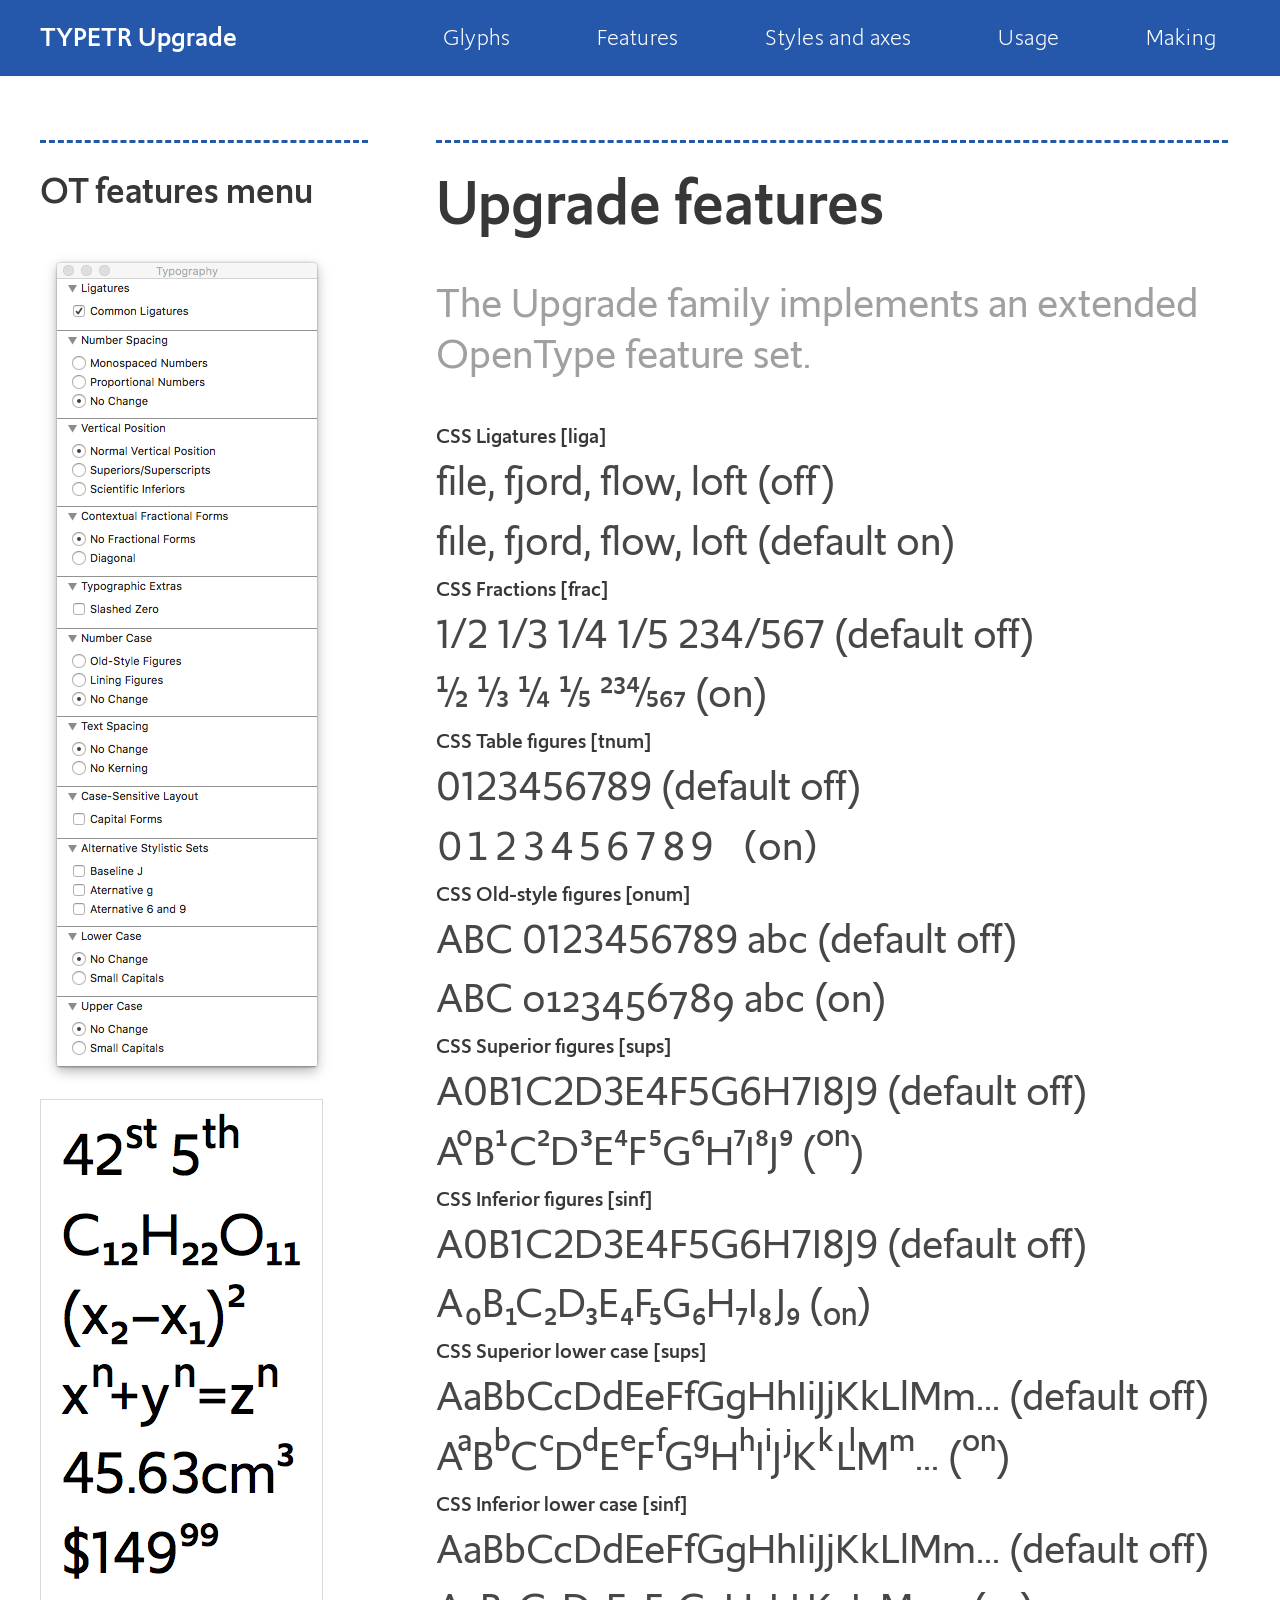
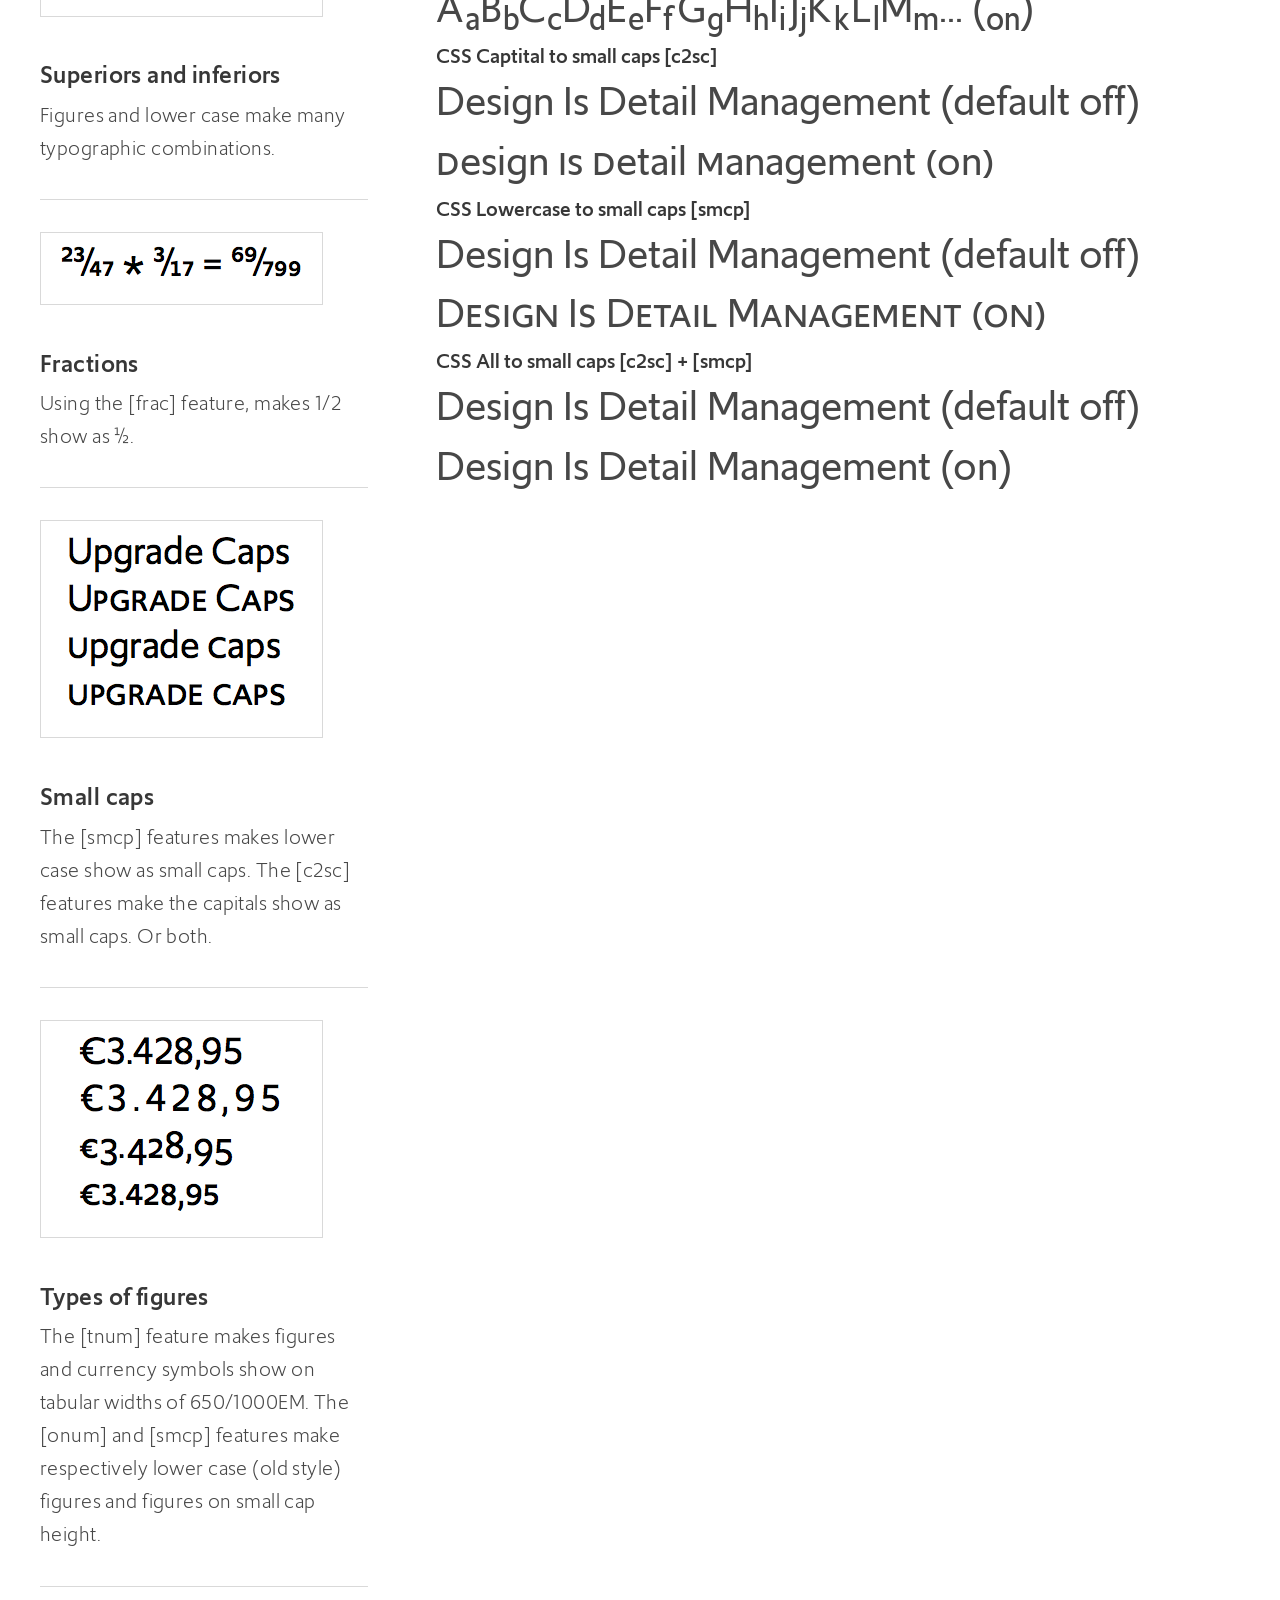
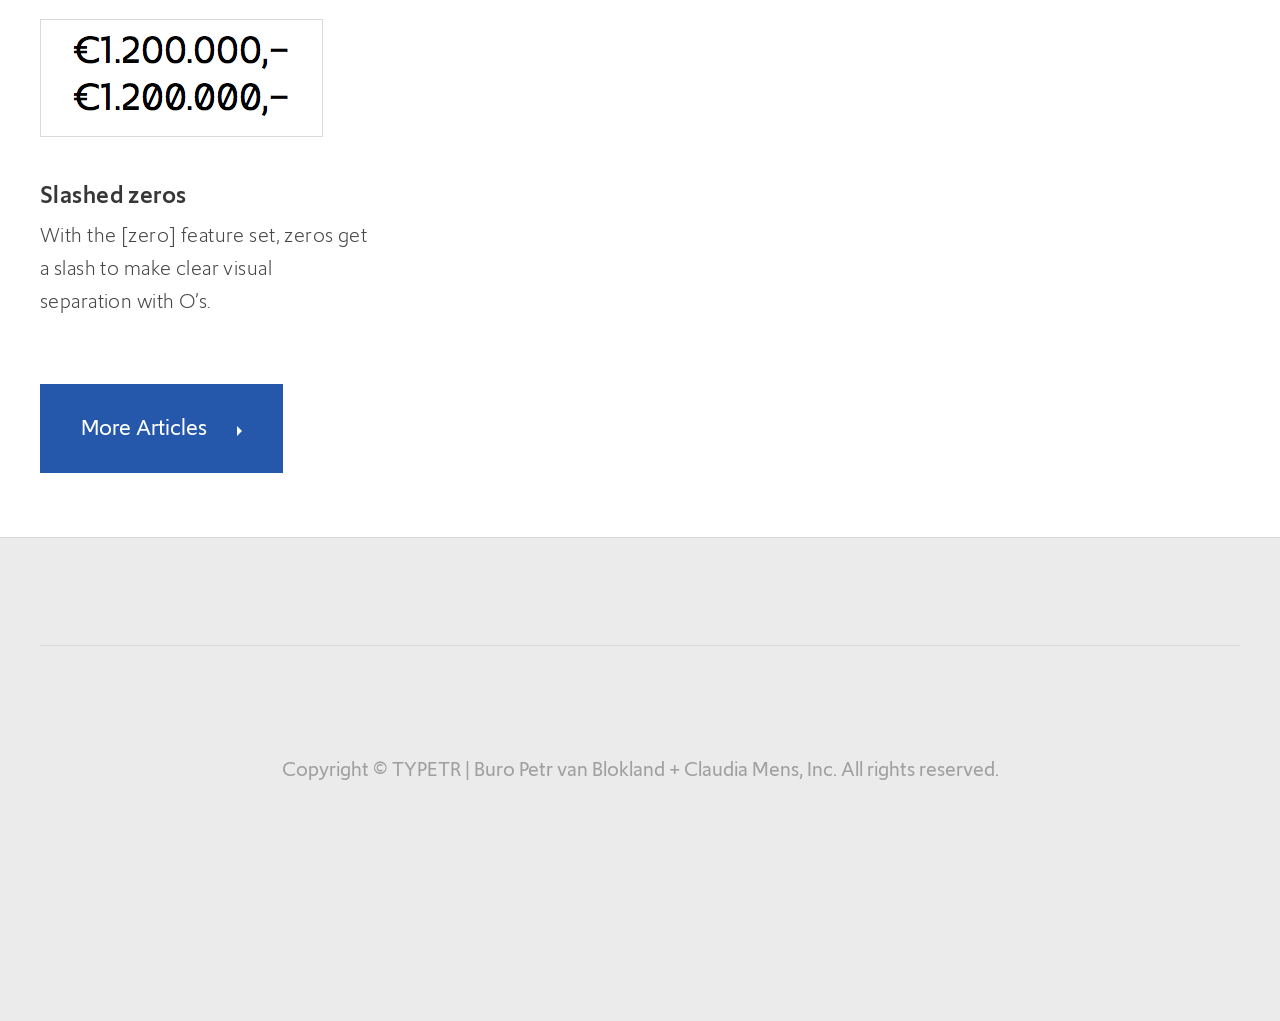
==== commit 0190ae09: "Adding features." ====
--- a/docs/features.html
+++ b/docs/features.html
@@ -117,13 +117,22 @@
 												<div style="line-height: 1.4em;font-size: 2em;">A0B1C2D3E4F5G6H7I8J9 (default off)</div>
 												<div style="line-height: 1.4em;font-size: 2em;"" class="sinf">A0B1C2D3E4F5G6H7I8J9 (on)</div>
 												<h4>CSS Superior lower case [sups]</h4>
-												<div style="line-height: 1.4em;font-size: 2em;">AaBbCcDdEeFfGgHhIiJj (default off)</div>
-												<div style="line-height: 1.4em;font-size: 2em;"" class="sups">AaBbCcDdEeFfGgHhIiJj (on)</div>
-												<h4>CSS Inferior lower case [sups]</h4>
-												<div style="line-height: 1.4em;font-size: 2em;">AaBbCcDdEeFfGgHhIiJj (default off)</div>
-												<div style="line-height: 1.4em;font-size: 2em;"" class="sinf">AaBbCcDdEeFfGgHhIiJj (on)</div>
+												<div style="line-height: 1.4em;font-size: 2em;">AaBbCcDdEeFfGgHhIiJjKkLlMm... (default off)</div>
+												<div style="line-height: 1.4em;font-size: 2em;"" class="sups">AaBbCcDdEeFfGgHhIiJjKkLlMm... (on)</div>
+												<h4>CSS Inferior lower case [sinf]</h4>
+												<div style="line-height: 1.4em;font-size: 2em;">AaBbCcDdEeFfGgHhIiJjKkLlMm... (default off)</div>
+												<div style="line-height: 1.4em;font-size: 2em;"" class="sinf">AaBbCcDdEeFfGgHhIiJjKkLlMm... (on)</div>
+												<h4>CSS Captital to small caps [c2sc]</h4>
+												<div style="line-height: 1.4em;font-size: 2em;">Design Is Detail Management (default off)</div>
+												<div style="line-height: 1.4em;font-size: 2em;"" class="c2sc">Design Is Detail Management (on)</div>
+												<h4>CSS Lowercase to small caps [smcp]</h4>
+												<div style="line-height: 1.4em;font-size: 2em;">Design Is Detail Management (default off)</div>
+												<div style="line-height: 1.4em;font-size: 2em;"" class="smcp">Design Is Detail Management (on)</div>
+												<h4>CSS All to small caps [c2sc] + [smcp]</h4>
+												<div style="line-height: 1.4em;font-size: 2em;">Design Is Detail Management (default off)</div>
+												<div style="line-height: 1.4em;font-size: 2em;"" class="smcp_c2sc">Design Is Detail Management (on)</div>
 												<!--
-												 , 'tnum', 'pnum', 'ordn', 'sups', 'sinf', 'frac', 'zero', 'onum', 'lnum', 'hwid', 'case', 'ss08', 'ss09', 'ss10', 'pcap', 'smcp', 'c2sc']
+												 , 'tnum', 'pnum', 'ordn',  'zero', 'onum', 'lnum', 'hwid', 'case', 'ss08', 'ss09', 'ss10', 'pcap', 'smcp', 'c2sc']
 -->
 											</article>
 
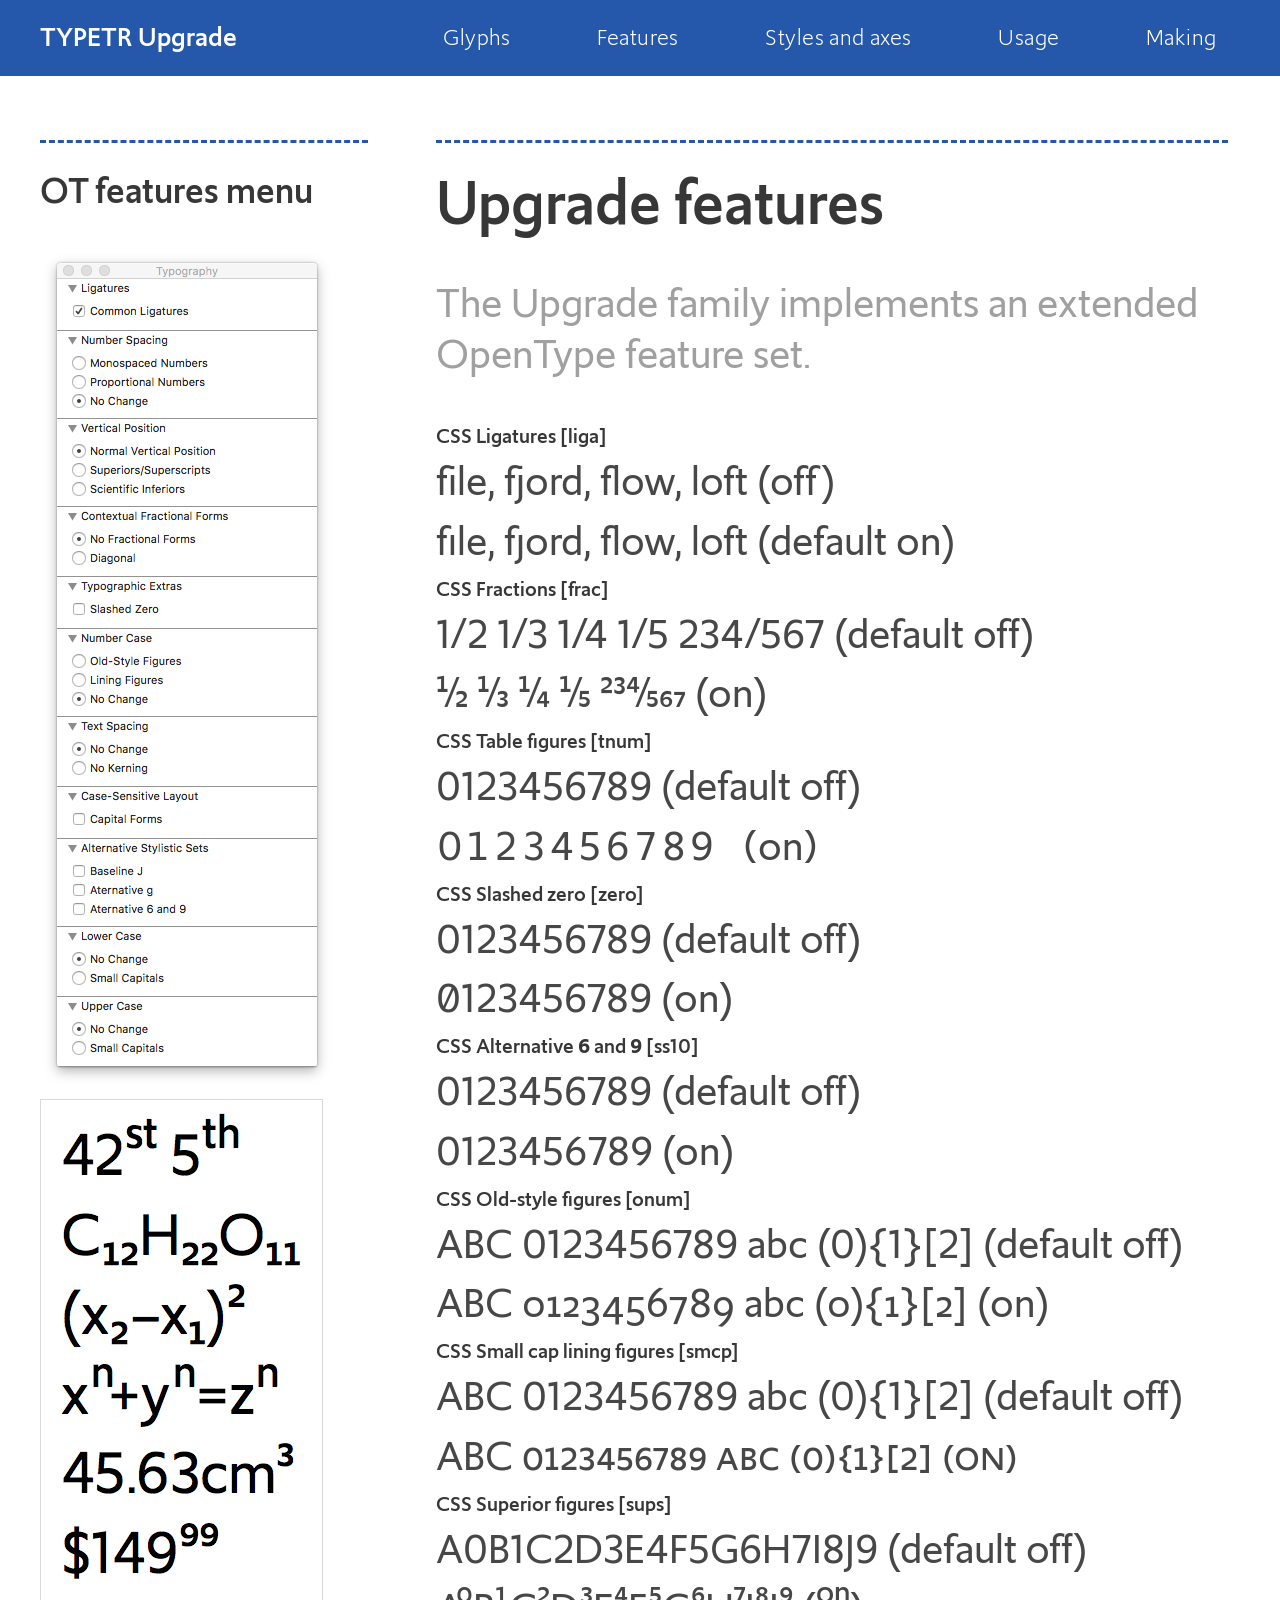
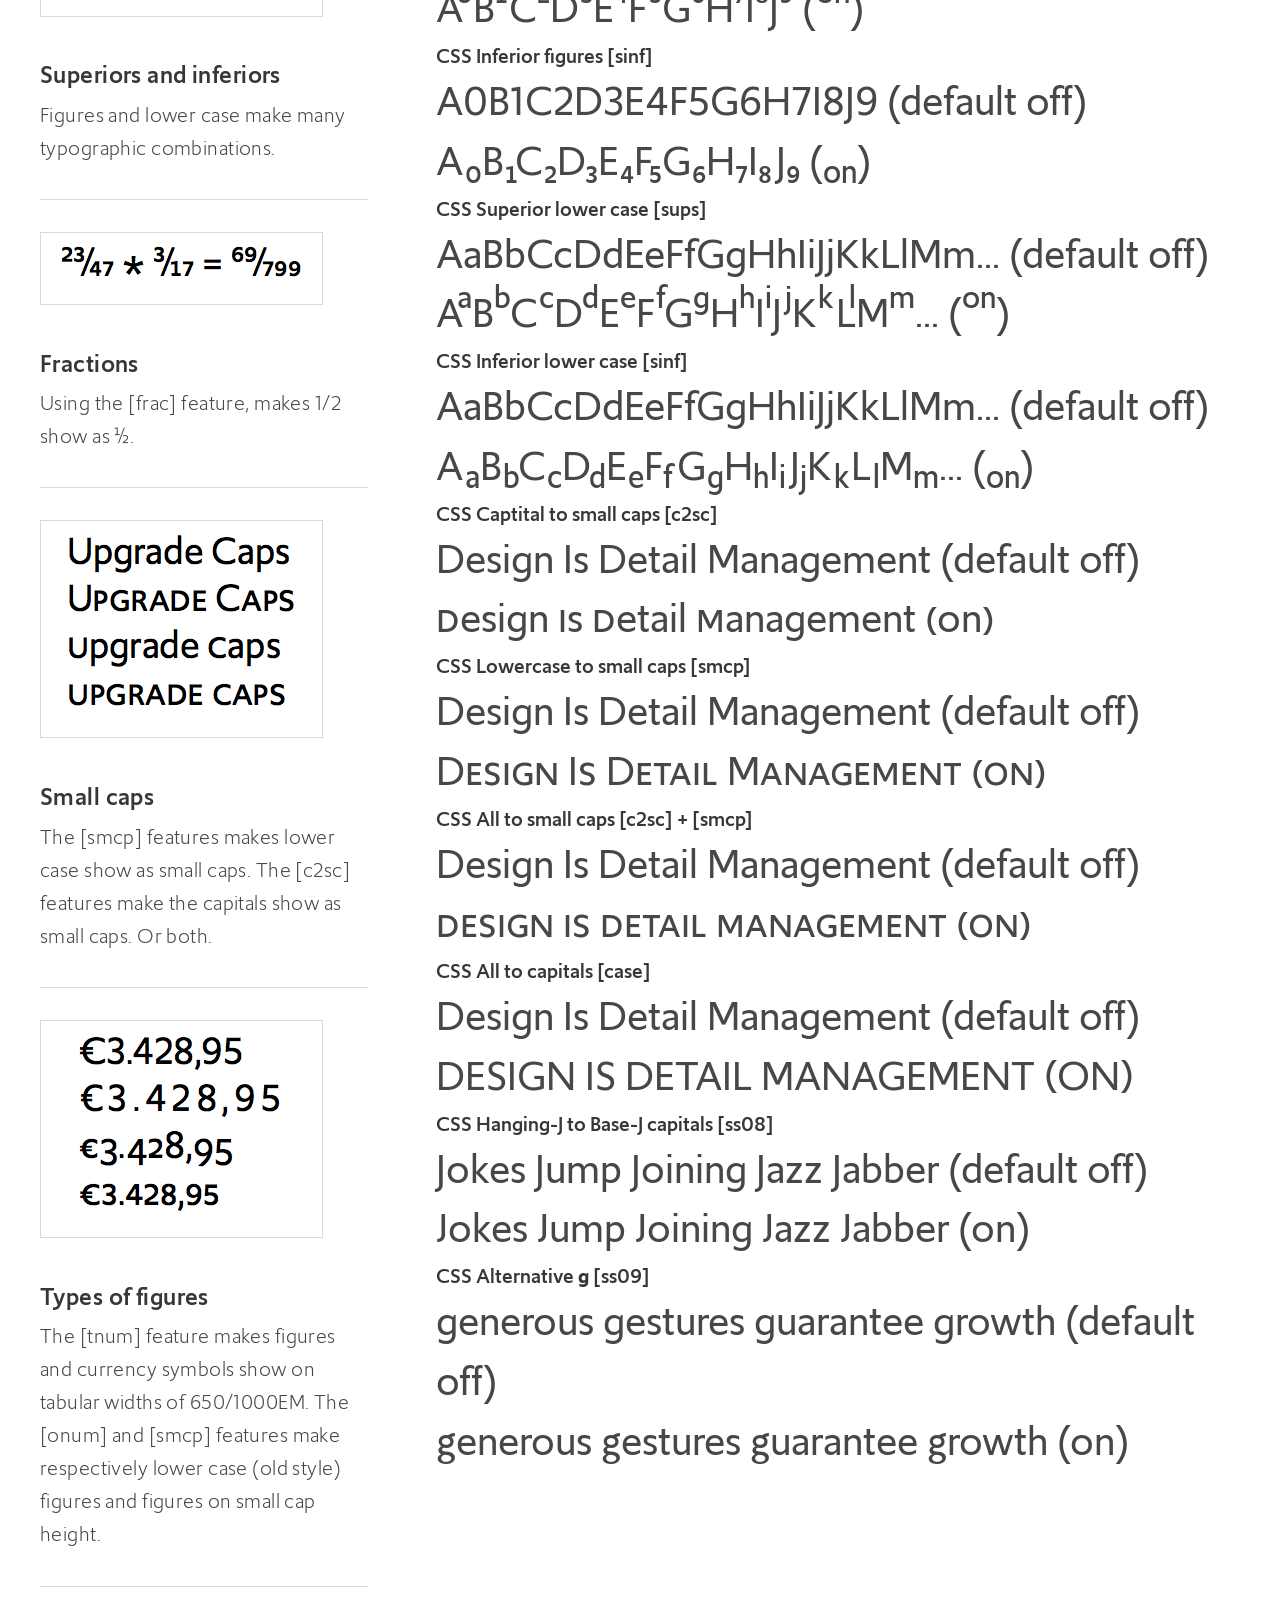
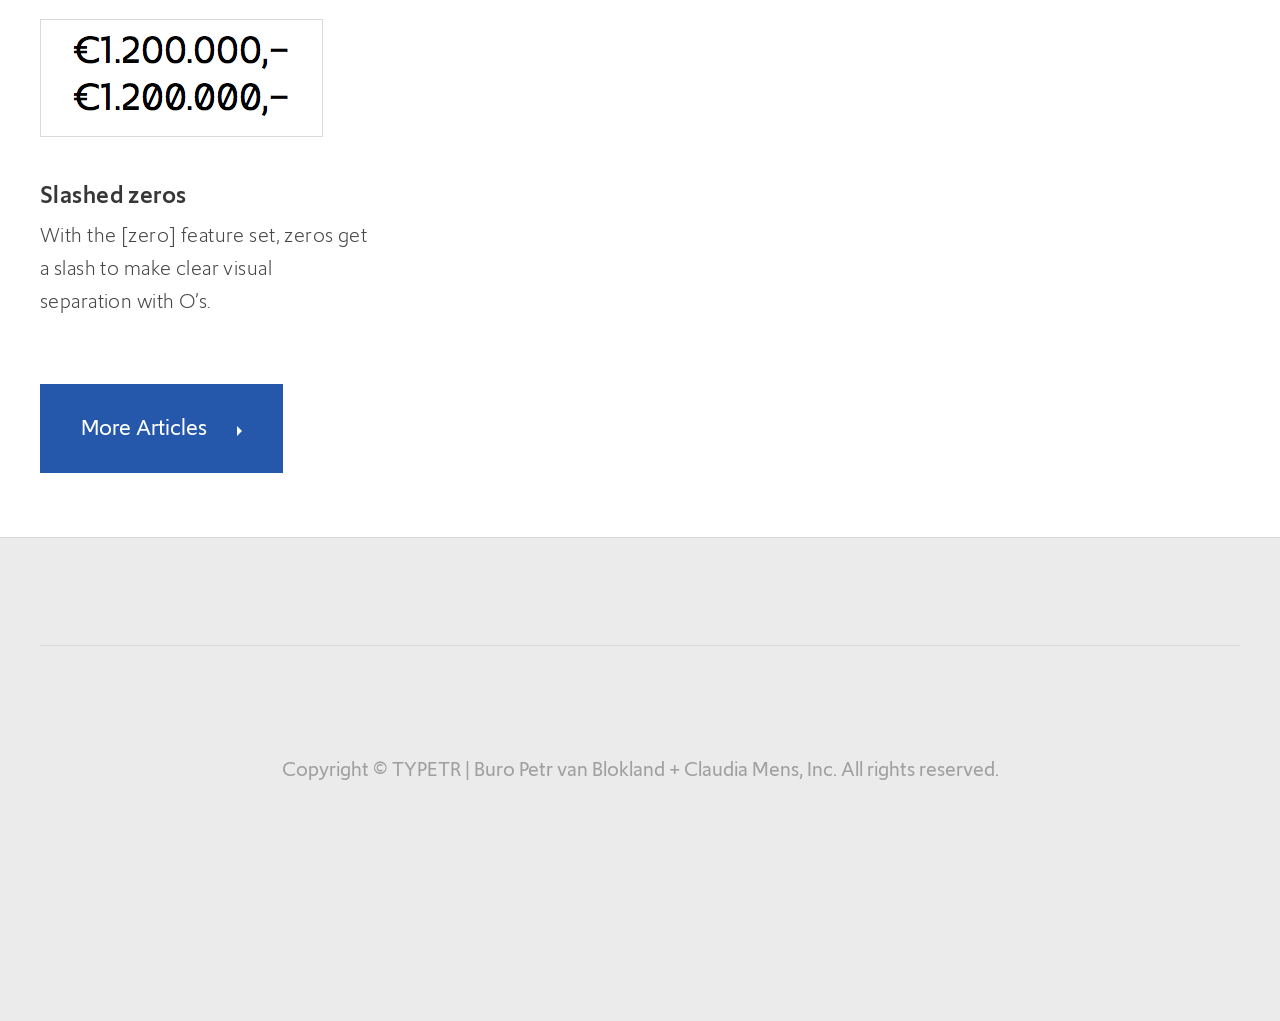
==== commit 76d7de33: "Added last feature CSS Later: add example CSS file for developers to download." ====
--- a/docs/features.html
+++ b/docs/features.html
@@ -107,9 +107,18 @@
 												<h4>CSS Table figures [tnum]</h4>
 												<div style="line-height: 1.4em;font-size: 2em;">0123456789 (default off)</div>
 												<div style="line-height: 1.4em;font-size: 2em;"" class="tnum">0123456789 (on)</div>
+												<h4>CSS Slashed zero [zero]</h4>
+												<div style="line-height: 1.4em;font-size: 2em;">0123456789 (default off)</div>
+												<div style="line-height: 1.4em;font-size: 2em;"" class="zero">0123456789 (on)</div>
+												<h4>CSS Alternative <b>6</b> and <b>9</b> [ss10]</h4>
+												<div style="line-height: 1.4em;font-size: 2em;">0123456789 (default off)</div>
+												<div style="line-height: 1.4em;font-size: 2em;"" class="alt69">0123456789 (on)</div>
 												<h4>CSS Old-style figures [onum]</h4>
-												<div style="line-height: 1.4em;font-size: 2em;">ABC 0123456789 abc (default off)</div>
-												<div style="line-height: 1.4em;font-size: 2em;"" class="onum">ABC 0123456789 abc (on)</div>
+												<div style="line-height: 1.4em;font-size: 2em;">ABC 0123456789 abc (0){1}[2] (default off)</div>
+												<div style="line-height: 1.4em;font-size: 2em;"" class="onum">ABC 0123456789 abc (0){1}[2] (on)</div>
+												<h4>CSS Small cap lining figures [smcp]</h4>
+												<div style="line-height: 1.4em;font-size: 2em;">ABC 0123456789 abc (0){1}[2] (default off)</div>
+												<div style="line-height: 1.4em;font-size: 2em;"" class="smcp">ABC 0123456789 abc (0){1}[2] (on)</div>
 												<h4>CSS Superior figures [sups]</h4>
 												<div style="line-height: 1.4em;font-size: 2em;">A0B1C2D3E4F5G6H7I8J9 (default off)</div>
 												<div style="line-height: 1.4em;font-size: 2em;"" class="sups">A0B1C2D3E4F5G6H7I8J9 (on)</div>
@@ -131,8 +140,17 @@
 												<h4>CSS All to small caps [c2sc] + [smcp]</h4>
 												<div style="line-height: 1.4em;font-size: 2em;">Design Is Detail Management (default off)</div>
 												<div style="line-height: 1.4em;font-size: 2em;"" class="smcp_c2sc">Design Is Detail Management (on)</div>
+												<h4>CSS All to capitals [case]</h4>
+												<div style="line-height: 1.4em;font-size: 2em;">Design Is Detail Management (default off)</div>
+												<div style="line-height: 1.4em;font-size: 2em;"" class="case">Design Is Detail Management (on)</div>
+												<h4>CSS Hanging-J to Base-J capitals [ss08]</h4>
+												<div style="line-height: 1.4em;font-size: 2em;">Jokes Jump Joining Jazz Jabber  (default off)</div>
+												<div style="line-height: 1.4em;font-size: 2em;"" class="baseJ">Jokes Jump Joining Jazz Jabber  (on)</div>
+												<h4>CSS Alternative <b>g</b> [ss09]</h4>
+												<div style="line-height: 1.4em;font-size: 2em;">generous gestures guarantee growth (default off)</div>
+												<div style="line-height: 1.4em;font-size: 2em;"" class="altg">generous gestures guarantee growth (on)</div>
 												<!--
-												 , 'tnum', 'pnum', 'ordn',  'zero', 'onum', 'lnum', 'hwid', 'case', 'ss08', 'ss09', 'ss10', 'pcap', 'smcp', 'c2sc']
+												 , 'tnum', 'pnum', 'ordn',  'zero', 'onum', 'lnum', 'hwid', 'case', 'ss08', 'ss09', 'ss10', ]
 -->
 											</article>
 
--- a/docs/assets/css/main.css
+++ b/docs/assets/css/main.css
@@ -107,6 +107,13 @@
 		-webkit-font-feature-settings:"c2sc";
 		font-feature-settings:"c2sc";
 	}
+	.smcp_c2sc {
+		-moz-font-feature-settings:"c2sc=1", "smcp=1";
+		-moz-font-feature-settings:"c2sc", "smcp";
+		-ms-font-feature-settings:"c2sc", "smcp";
+		-webkit-font-feature-settings:"c2sc", "smcp";
+		font-feature-settings:"c2sc", "smcp";
+	}
 	.pcap {
 		-moz-font-feature-settings:"pcap=1";
 		-moz-font-feature-settings:"pcap";
@@ -121,21 +128,21 @@
 		-webkit-font-feature-settings:"case";
 		font-feature-settings:"case";
 	}
-	.alt69 { /* ss10 */
+	.alt69, .ss10 { /* ss10 */
 		-moz-font-feature-settings:"ss10=1";
 		-moz-font-feature-settings:"ss10";
 		-ms-font-feature-settings:"ss10";
 		-webkit-font-feature-settings:"ss10";
 		font-feature-settings:"ss10";
 	}
-	.altg { /* ss09 */
+	.altg, .ss09 { /* ss09 */
 		-moz-font-feature-settings:"ss09=1";
 		-moz-font-feature-settings:"ss09";
 		-ms-font-feature-settings:"ss09";
 		-webkit-font-feature-settings:"ss09";
 		font-feature-settings:"ss09";
 	}
-	.baseJ { /* ss08 */
+	.baseJ, .ss08 { /* ss08 */
 		-moz-font-feature-settings:"ss08=1";
 		-moz-font-feature-settings:"ss08";
 		-ms-font-feature-settings:"ss08";
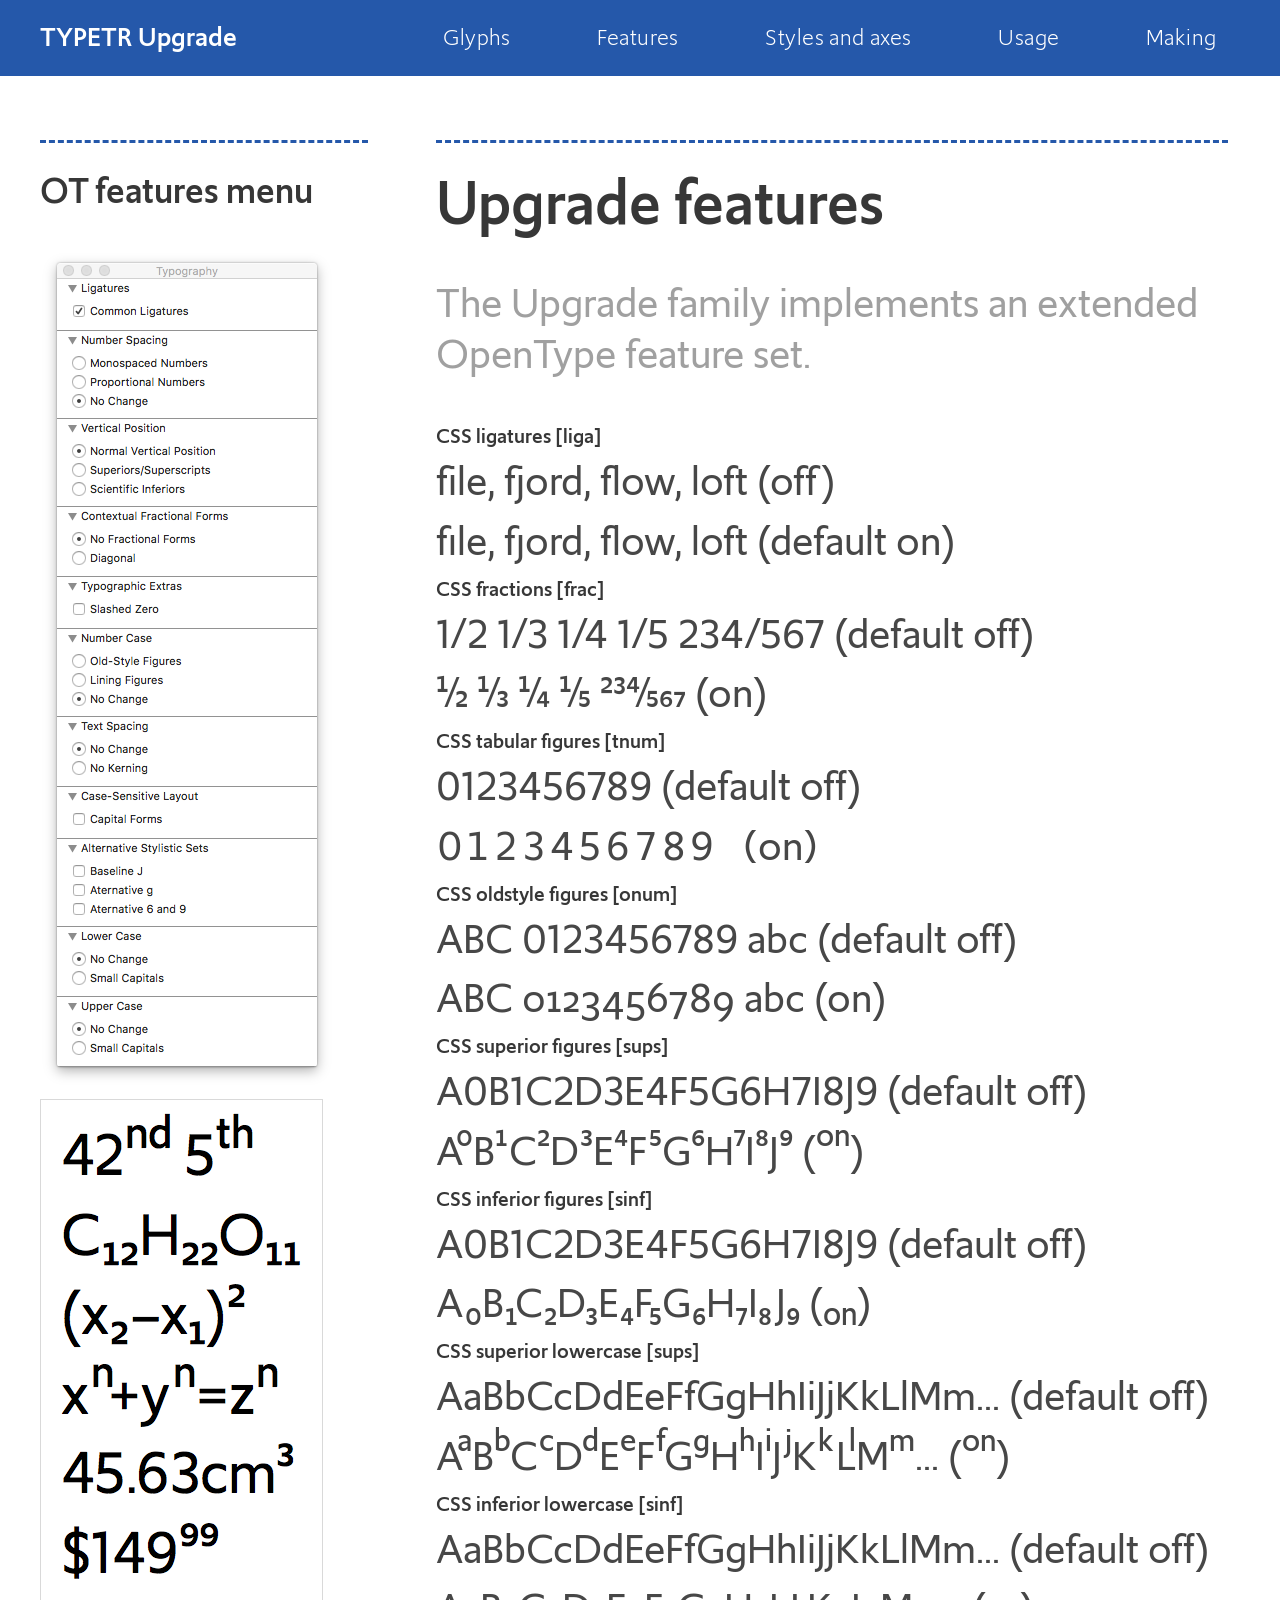
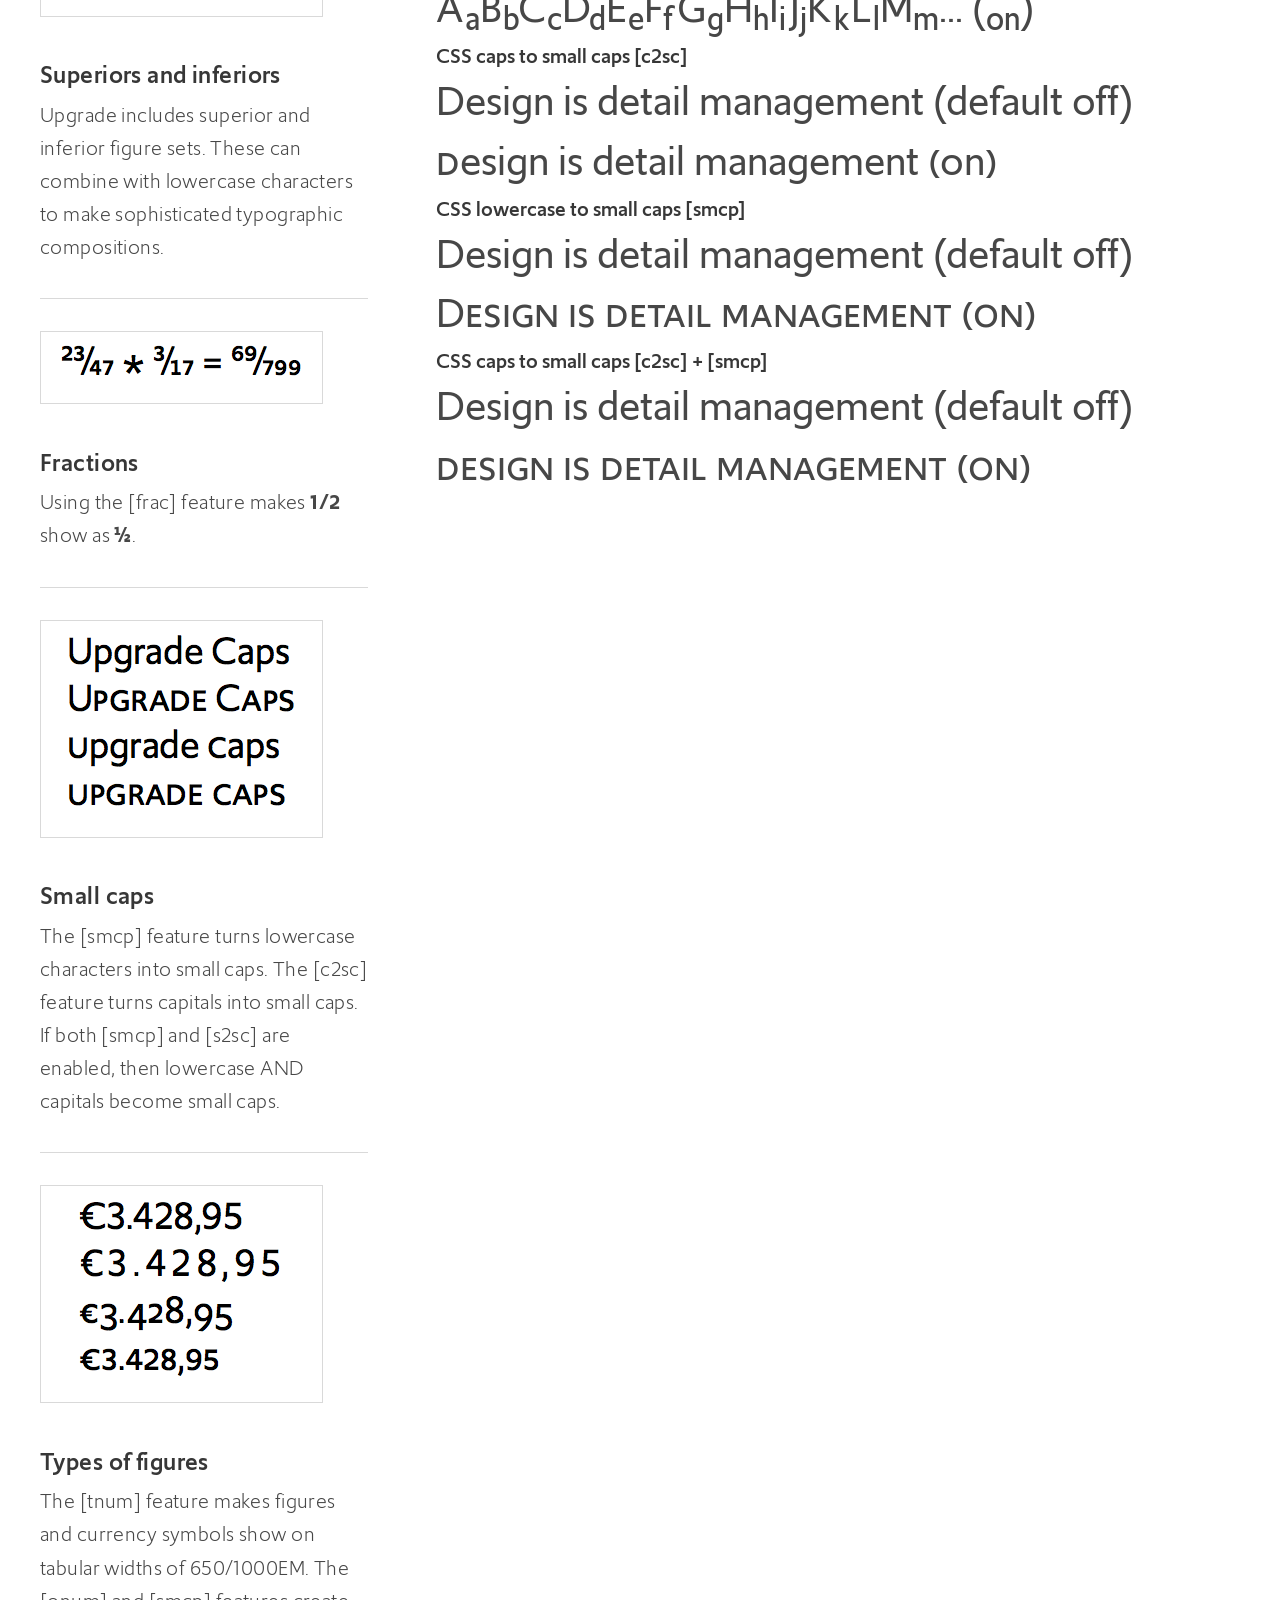
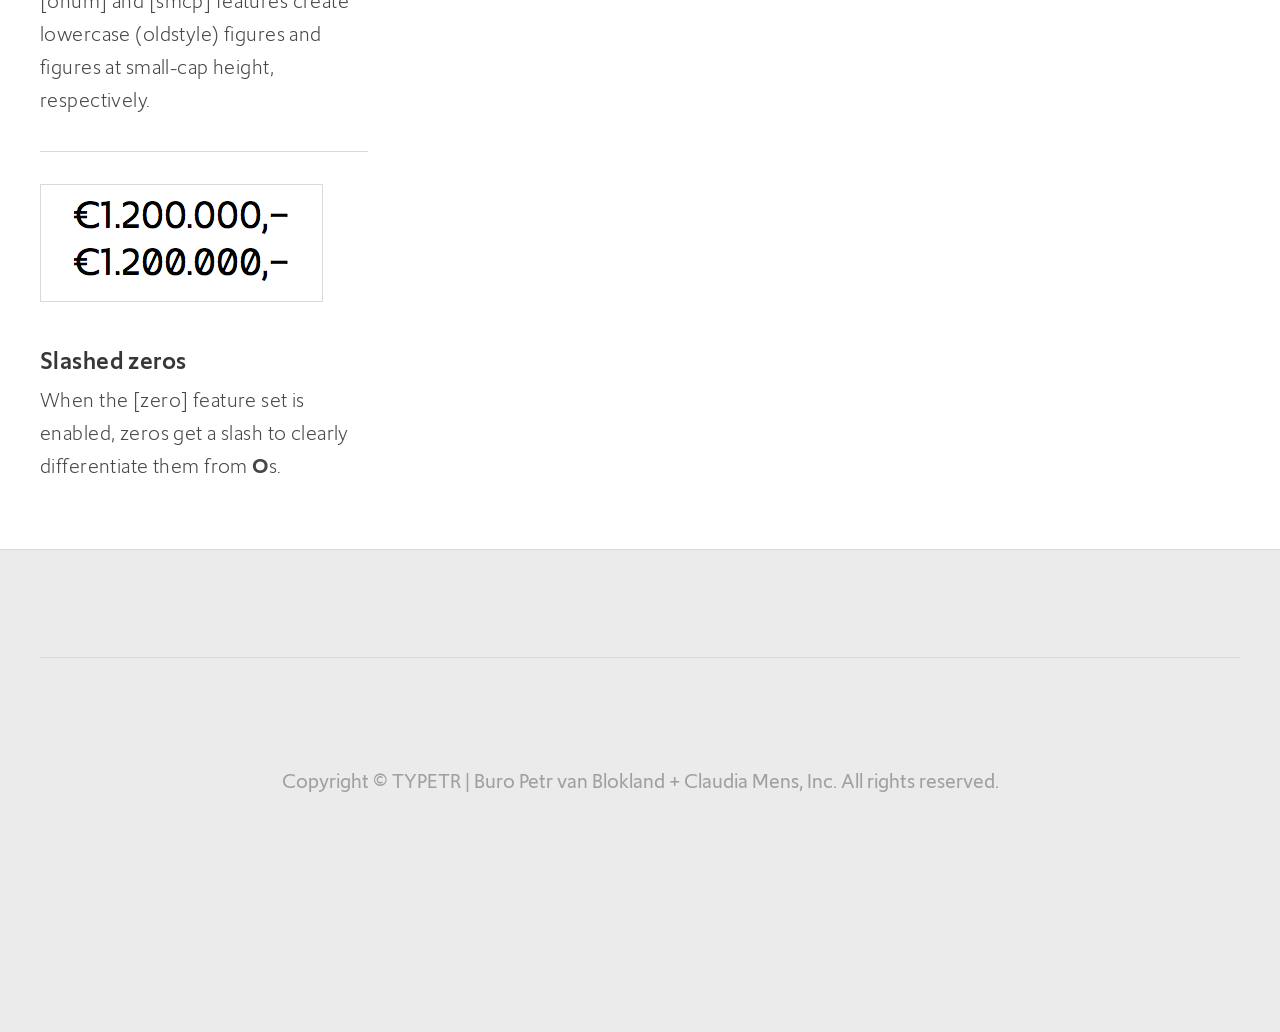
==== commit 37bec790: "Update features.html miscellaneous edits" ====
--- a/docs/features.html
+++ b/docs/features.html
@@ -6,7 +6,7 @@
 -->
 <html>
 	<head>
-		<title>TYPETR Upgrade</title>
+		<title>TYPETR Upgrade | Features</title>
 		<meta charset="utf-8" />
 		<meta name="viewport" content="width=device-width, initial-scale=1" />
 		<!--[if lte IE 8]><script src="assets/js/ie/html5shiv.js"></script><![endif]-->
@@ -57,31 +57,30 @@
 														<li><img src="images/otfeaturesmenu.png" alt="" widht="100%"/>
 															<a href="#" class="image align-left"><img src="images/45st5th.png" alt="" /></a>
 															<h3>Superiors and inferiors</h3>
-															<p>Figures and lower case make many typographic combinations.</p>
+															<p>Upgrade includes superior and inferior figure sets. These can combine with lowercase characters to make sophisticated typographic compositions.</p>
 														</li>
 														<li>
 															<a href="#" class="image align-left"><img src="images/fraction.png" alt="" /></a>
 															<h3>Fractions</h3>
-															<p>Using the [frac] feature, makes 1/2 show as &frac12;.</p>
+															<p>Using the [frac] feature makes <b>1/2</b> show as <b>&frac12;</b>.</p>
 														</li>
 														<li>
 															<a href="#" class="image align-left"><img src="images/smallcaps.png" alt="" /></a>
 															<h3>Small caps</h3>
-															<p>The [smcp] features makes lower case show as small caps. The [c2sc] features make the capitals show as small caps. Or both.</p>
+															<p>The [smcp] feature turns lowercase characters into small caps. The [c2sc] feature turns capitals into small caps. If both [smcp] and [s2sc] are enabled, then lowercase AND capitals become small caps.</p>
 														</li>
 														<li>
 															<a href="#" class="image align-left"><img src="images/tablefigures.png" alt="" /></a>
 															<h3>Types of figures</h3>
-															<p>The [tnum] feature makes figures and currency symbols show on tabular widths of 650/1000EM. The [onum] and [smcp] features make respectively lower case (old style) figures and figures on small cap height.</p>
+															<p>The [tnum] feature makes figures and currency symbols show on tabular widths of 650/1000EM. The [onum] and [smcp] features create lowercase (oldstyle) figures and figures at small-cap height, respectively.</p>
 														</li>
 														<li>
 															<a href="#" class="image align-left"><img src="images/zeroslash.png" alt="" /></a>
 															<h3>Slashed zeros</h3>
-															<p>With the [zero] feature set, zeros get a slash to make clear visual separation with O’s.</p>
+															<p>When the [zero] feature set is enabled, zeros get a slash to clearly differentiate them from <b>O</b>s.</p>
 														</li>
 													</ul>
-													<a href="#" class="button">More Articles</a>
-												</section>
+															</section>
 
 										</div>
 
@@ -98,59 +97,41 @@
 													<h2>Upgrade features</h2>
 													<span class="byline">The Upgrade family implements an extended OpenType feature set.</span>
 												</header>
-												<h4>CSS Ligatures [liga]</h4>
-												<div style="line-height: 1.4em;font-size: 2em;"" class="no_liga">file, fjord, flow, loft (off)</div>
+												<h4>CSS ligatures [liga]</h4>
+												<div style="line-height: 1.4em;font-size: 2em;" class="no_liga">file, fjord, flow, loft (off)</div>
 												<div style="line-height: 1.4em;font-size: 2em;">file, fjord, flow, loft (default on)</div>
-												<h4>CSS Fractions [frac]</h4>
+												<h4>CSS fractions [frac]</h4>
 												<div style="line-height: 1.4em;font-size: 2em;">1/2 1/3 1/4 1/5 234/567 (default off)</div>
-												<div style="line-height: 1.4em;font-size: 2em;"" class="frac"> 1/2 1/3 1/4 1/5 234/567 (on)</div>
-												<h4>CSS Table figures [tnum]</h4>
+												<div style="line-height: 1.4em;font-size: 2em;" class="frac"> 1/2 1/3 1/4 1/5 234/567 (on)</div>
+												<h4>CSS tabular figures [tnum]</h4>
 												<div style="line-height: 1.4em;font-size: 2em;">0123456789 (default off)</div>
-												<div style="line-height: 1.4em;font-size: 2em;"" class="tnum">0123456789 (on)</div>
-												<h4>CSS Slashed zero [zero]</h4>
-												<div style="line-height: 1.4em;font-size: 2em;">0123456789 (default off)</div>
-												<div style="line-height: 1.4em;font-size: 2em;"" class="zero">0123456789 (on)</div>
-												<h4>CSS Alternative <b>6</b> and <b>9</b> [ss10]</h4>
-												<div style="line-height: 1.4em;font-size: 2em;">0123456789 (default off)</div>
-												<div style="line-height: 1.4em;font-size: 2em;"" class="alt69">0123456789 (on)</div>
-												<h4>CSS Old-style figures [onum]</h4>
-												<div style="line-height: 1.4em;font-size: 2em;">ABC 0123456789 abc (0){1}[2] (default off)</div>
-												<div style="line-height: 1.4em;font-size: 2em;"" class="onum">ABC 0123456789 abc (0){1}[2] (on)</div>
-												<h4>CSS Small cap lining figures [smcp]</h4>
-												<div style="line-height: 1.4em;font-size: 2em;">ABC 0123456789 abc (0){1}[2] (default off)</div>
-												<div style="line-height: 1.4em;font-size: 2em;"" class="smcp">ABC 0123456789 abc (0){1}[2] (on)</div>
-												<h4>CSS Superior figures [sups]</h4>
+												<div style="line-height: 1.4em;font-size: 2em;" class="tnum">0123456789 (on)</div>
+												<h4>CSS oldstyle figures [onum]</h4>
+												<div style="line-height: 1.4em;font-size: 2em;">ABC 0123456789 abc (default off)</div>
+												<div style="line-height: 1.4em;font-size: 2em;" class="onum">ABC 0123456789 abc (on)</div>
+												<h4>CSS superior figures [sups]</h4>
 												<div style="line-height: 1.4em;font-size: 2em;">A0B1C2D3E4F5G6H7I8J9 (default off)</div>
-												<div style="line-height: 1.4em;font-size: 2em;"" class="sups">A0B1C2D3E4F5G6H7I8J9 (on)</div>
-												<h4>CSS Inferior figures [sinf]</h4>
+												<div style="line-height: 1.4em;font-size: 2em;" class="sups">A0B1C2D3E4F5G6H7I8J9 (on)</div>
+												<h4>CSS inferior figures [sinf]</h4>
 												<div style="line-height: 1.4em;font-size: 2em;">A0B1C2D3E4F5G6H7I8J9 (default off)</div>
-												<div style="line-height: 1.4em;font-size: 2em;"" class="sinf">A0B1C2D3E4F5G6H7I8J9 (on)</div>
-												<h4>CSS Superior lower case [sups]</h4>
+												<div style="line-height: 1.4em;font-size: 2em;" class="sinf">A0B1C2D3E4F5G6H7I8J9 (on)</div>
+												<h4>CSS superior lowercase [sups]</h4>
 												<div style="line-height: 1.4em;font-size: 2em;">AaBbCcDdEeFfGgHhIiJjKkLlMm... (default off)</div>
-												<div style="line-height: 1.4em;font-size: 2em;"" class="sups">AaBbCcDdEeFfGgHhIiJjKkLlMm... (on)</div>
-												<h4>CSS Inferior lower case [sinf]</h4>
+												<div style="line-height: 1.4em;font-size: 2em;" class="sups">AaBbCcDdEeFfGgHhIiJjKkLlMm... (on)</div>
+												<h4>CSS inferior lowercase [sinf]</h4>
 												<div style="line-height: 1.4em;font-size: 2em;">AaBbCcDdEeFfGgHhIiJjKkLlMm... (default off)</div>
-												<div style="line-height: 1.4em;font-size: 2em;"" class="sinf">AaBbCcDdEeFfGgHhIiJjKkLlMm... (on)</div>
-												<h4>CSS Captital to small caps [c2sc]</h4>
-												<div style="line-height: 1.4em;font-size: 2em;">Design Is Detail Management (default off)</div>
-												<div style="line-height: 1.4em;font-size: 2em;"" class="c2sc">Design Is Detail Management (on)</div>
-												<h4>CSS Lowercase to small caps [smcp]</h4>
-												<div style="line-height: 1.4em;font-size: 2em;">Design Is Detail Management (default off)</div>
-												<div style="line-height: 1.4em;font-size: 2em;"" class="smcp">Design Is Detail Management (on)</div>
-												<h4>CSS All to small caps [c2sc] + [smcp]</h4>
-												<div style="line-height: 1.4em;font-size: 2em;">Design Is Detail Management (default off)</div>
-												<div style="line-height: 1.4em;font-size: 2em;"" class="smcp_c2sc">Design Is Detail Management (on)</div>
-												<h4>CSS All to capitals [case]</h4>
-												<div style="line-height: 1.4em;font-size: 2em;">Design Is Detail Management (default off)</div>
-												<div style="line-height: 1.4em;font-size: 2em;"" class="case">Design Is Detail Management (on)</div>
-												<h4>CSS Hanging-J to Base-J capitals [ss08]</h4>
-												<div style="line-height: 1.4em;font-size: 2em;">Jokes Jump Joining Jazz Jabber  (default off)</div>
-												<div style="line-height: 1.4em;font-size: 2em;"" class="baseJ">Jokes Jump Joining Jazz Jabber  (on)</div>
-												<h4>CSS Alternative <b>g</b> [ss09]</h4>
-												<div style="line-height: 1.4em;font-size: 2em;">generous gestures guarantee growth (default off)</div>
-												<div style="line-height: 1.4em;font-size: 2em;"" class="altg">generous gestures guarantee growth (on)</div>
+												<div style="line-height: 1.4em;font-size: 2em;" class="sinf">AaBbCcDdEeFfGgHhIiJjKkLlMm... (on)</div>
+												<h4>CSS caps to small caps [c2sc]</h4>
+												<div style="line-height: 1.4em;font-size: 2em;">Design is detail management (default off)</div>
+												<div style="line-height: 1.4em;font-size: 2em;" class="c2sc">Design is detail management (on)</div>
+												<h4>CSS lowercase to small caps [smcp]</h4>
+												<div style="line-height: 1.4em;font-size: 2em;">Design is detail management (default off)</div>
+												<div style="line-height: 1.4em;font-size: 2em;" class="smcp">Design is detail management (on)</div>
+												<h4>CSS caps to small caps [c2sc] + [smcp]</h4>
+												<div style="line-height: 1.4em;font-size: 2em;">Design is detail management (default off)</div>
+												<div style="line-height: 1.4em;font-size: 2em;" class="smcp_c2sc">Design is detail management (on)</div>
 												<!--
-												 , 'tnum', 'pnum', 'ordn',  'zero', 'onum', 'lnum', 'hwid', 'case', 'ss08', 'ss09', 'ss10', ]
+												 , 'tnum', 'pnum', 'ordn',  'zero', 'onum', 'lnum', 'hwid', 'case', 'ss08', 'ss09', 'ss10', 'pcap', 'smcp', 'c2sc']
 -->
 											</article>
 
@@ -183,4 +164,4 @@
 			<script src="assets/js/main.js"></script>
 
 	</body>
-</html>+</html>
--- a/docs/assets/css/main.css
+++ b/docs/assets/css/main.css
@@ -1275,7 +1275,7 @@
 		letter-spacing: 0.02em;
 		/*font-size: 1.1em;*/
 		/*line-height:1.5em;*/
-		margin-bottom: 3em;
+		margin-bottom: 1.5em;
 	}
 	
 	
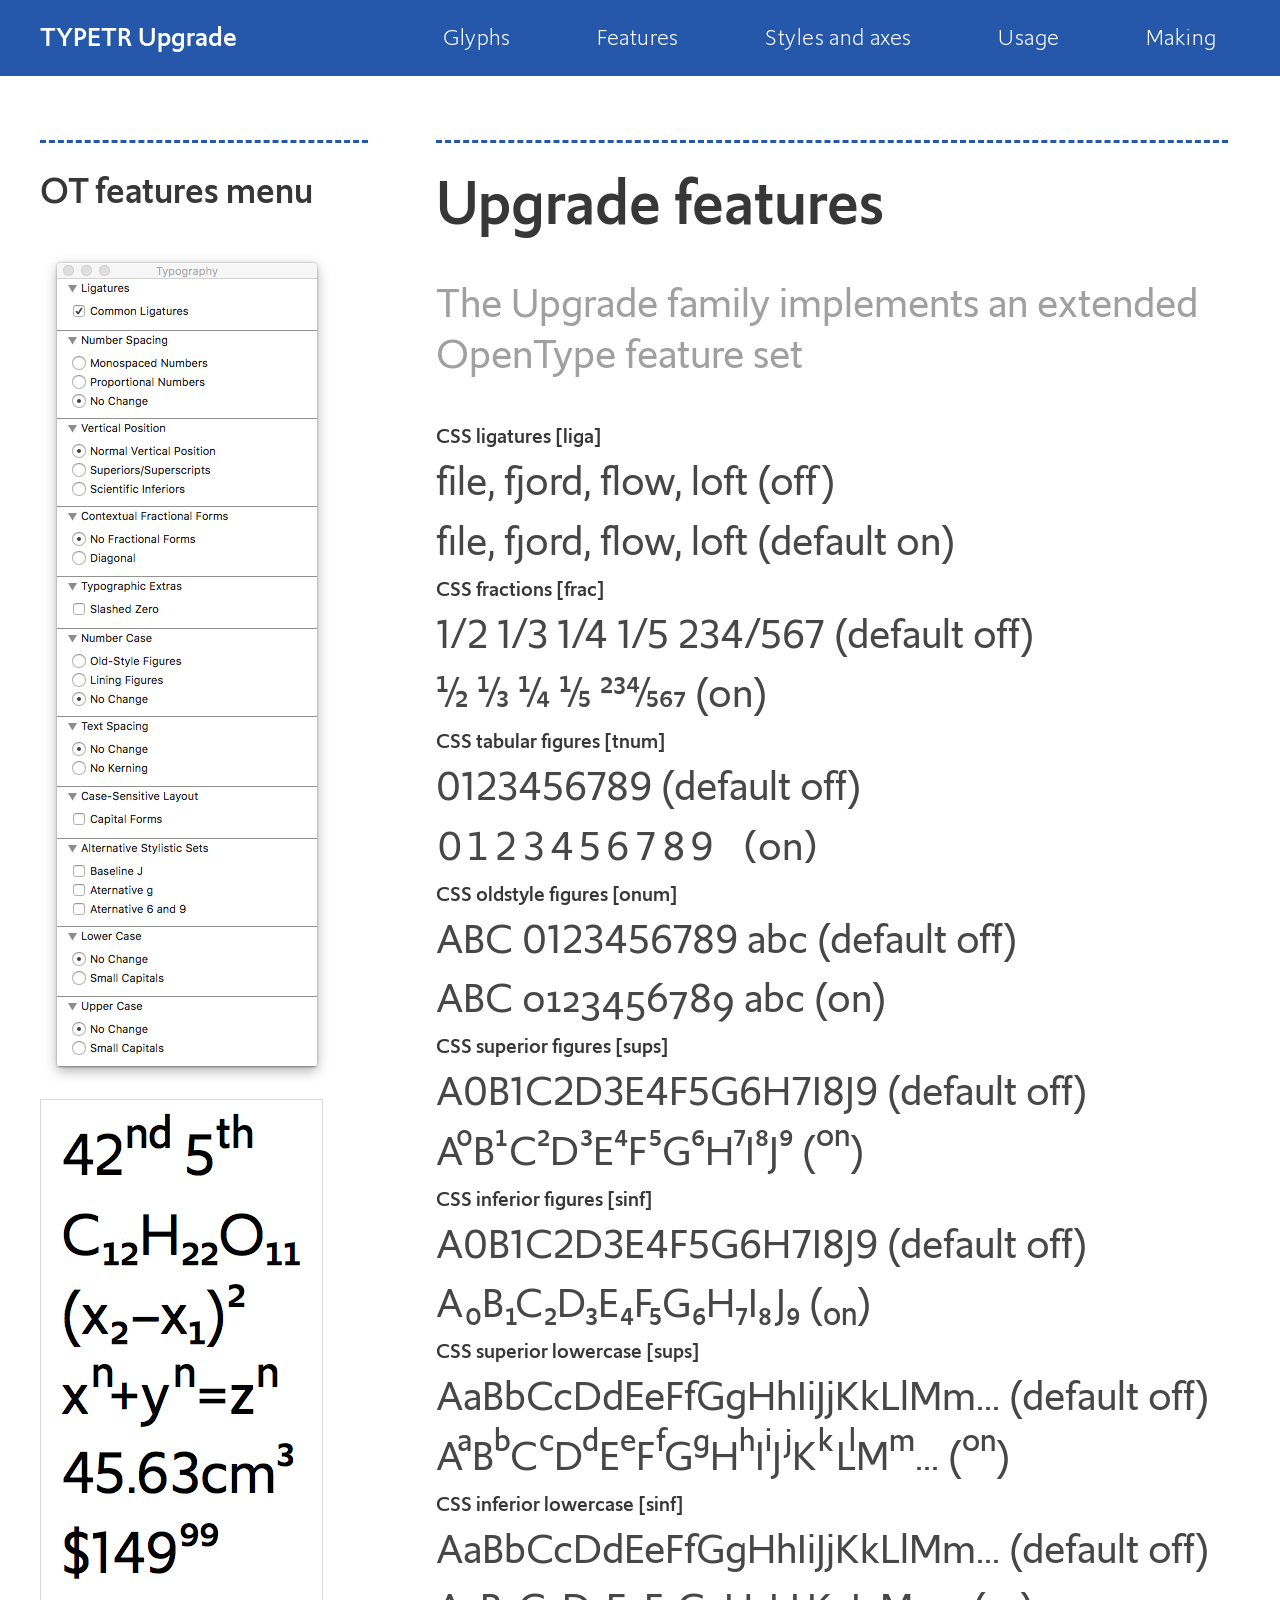
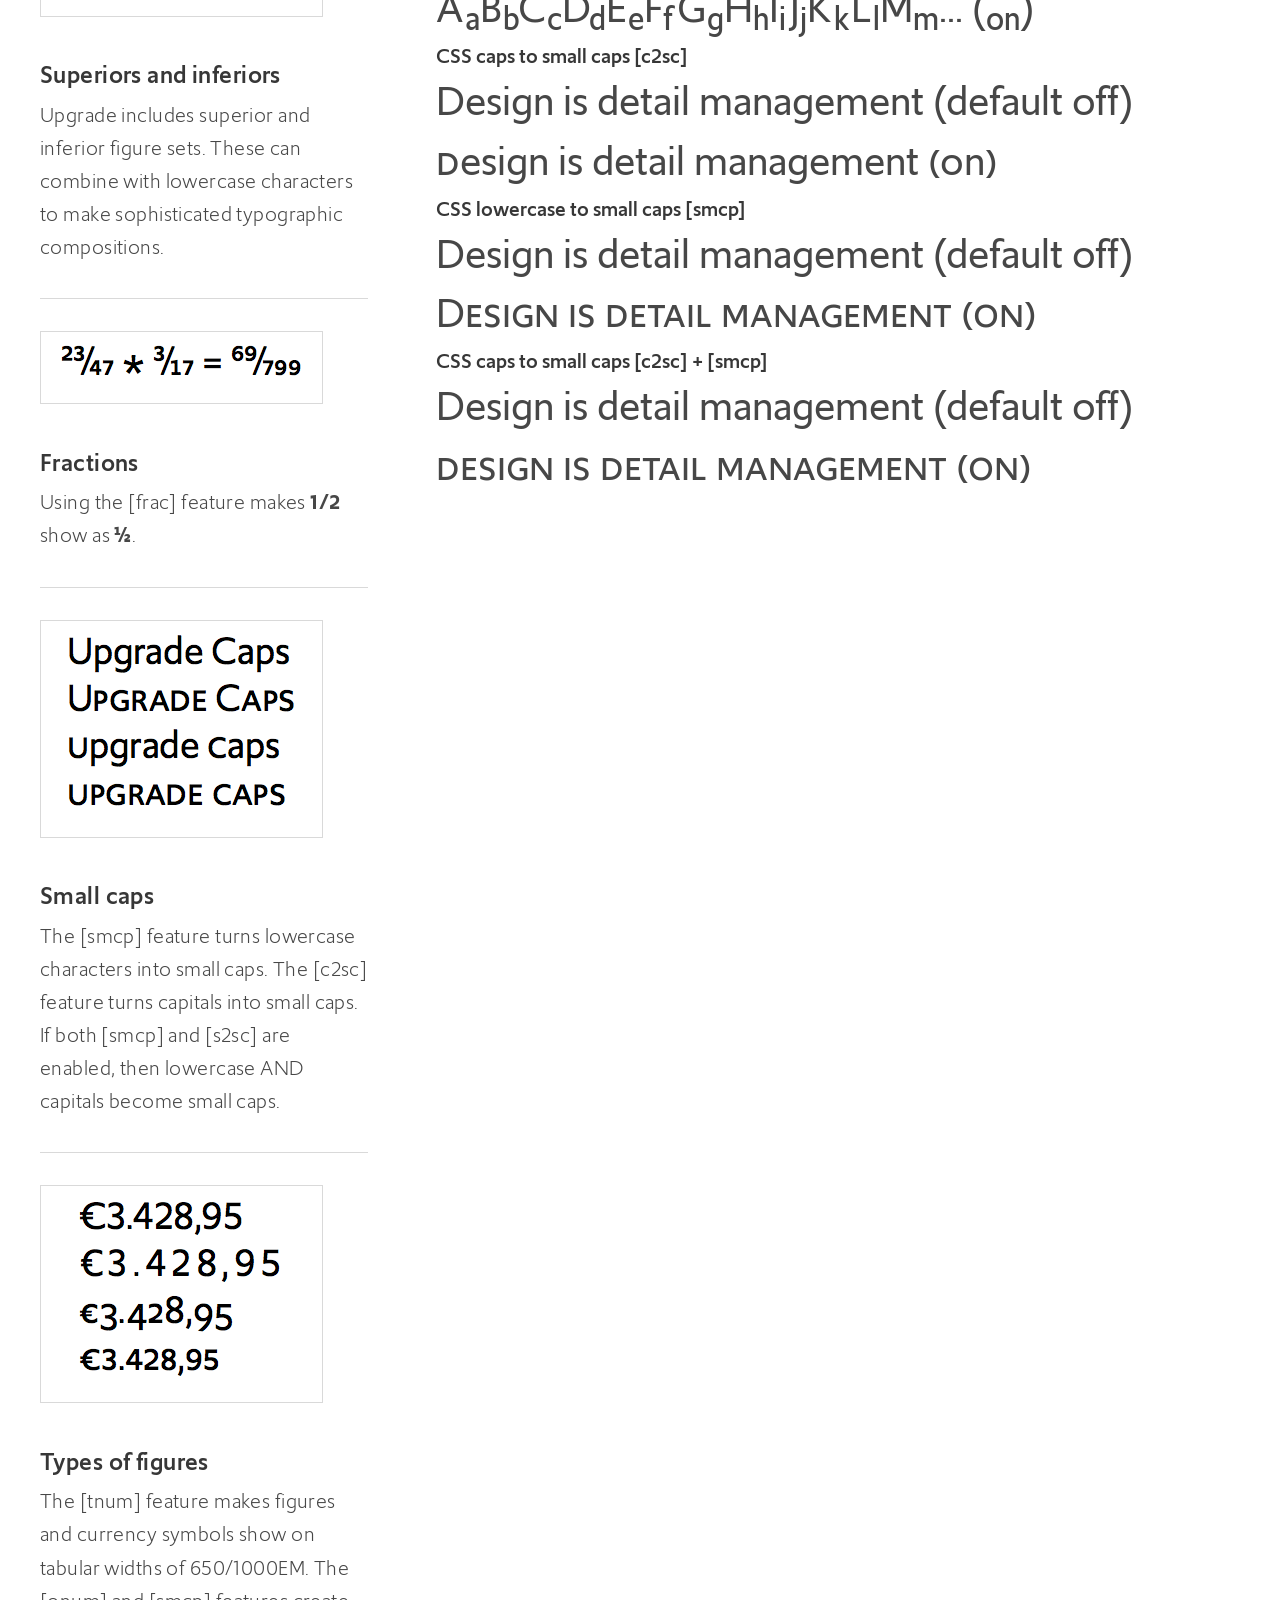
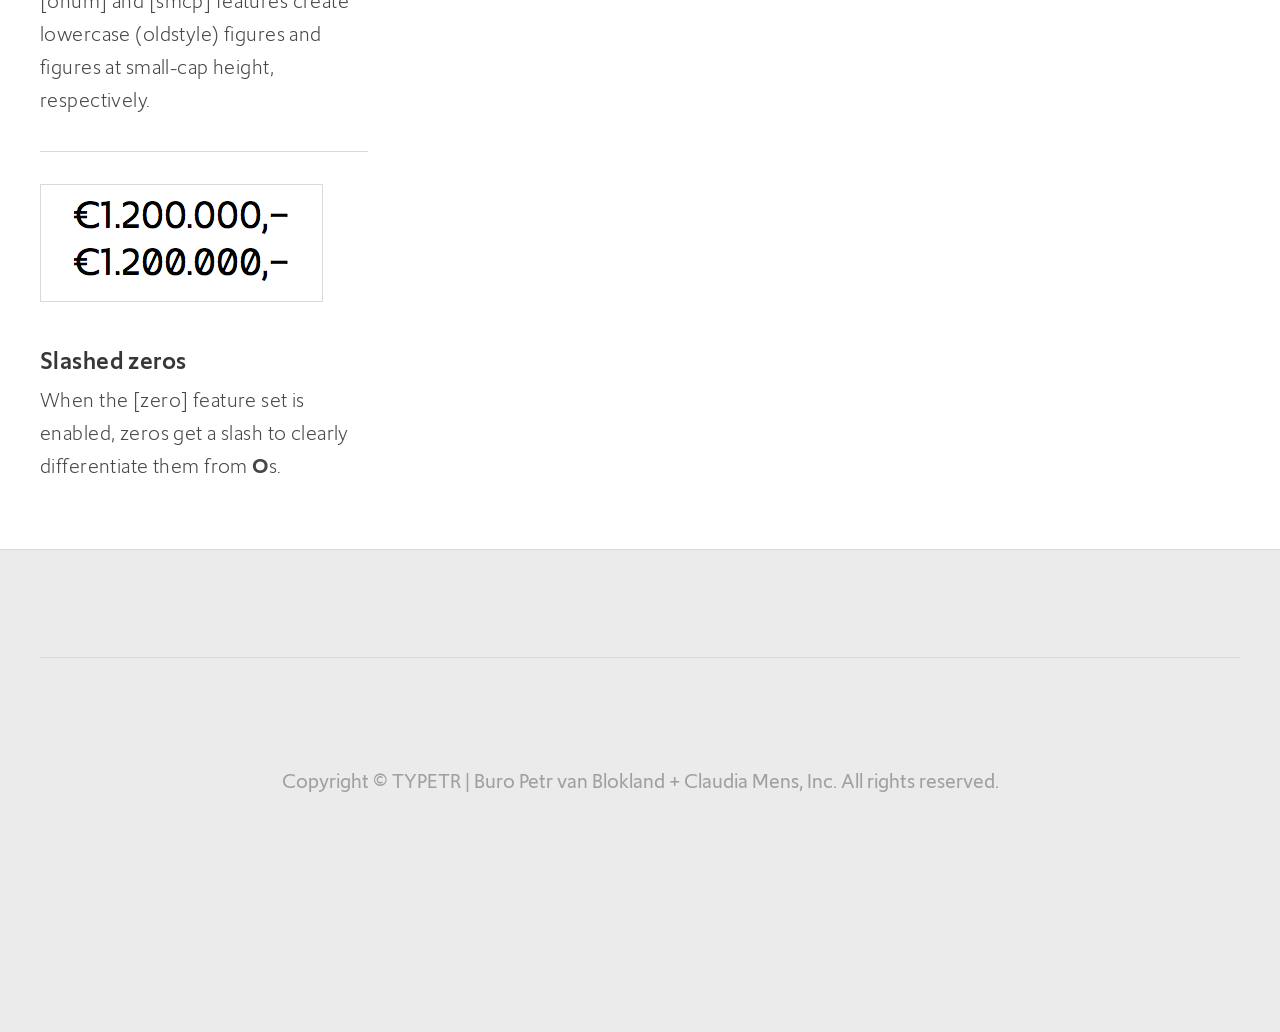
==== commit cf81163b: "Update features.html" ====
--- a/docs/features.html
+++ b/docs/features.html
@@ -95,7 +95,7 @@
 											<article class="featured">
 												<header>
 													<h2>Upgrade features</h2>
-													<span class="byline">The Upgrade family implements an extended OpenType feature set.</span>
+													<span class="byline">The Upgrade family implements an extended OpenType feature set</span>
 												</header>
 												<h4>CSS ligatures [liga]</h4>
 												<div style="line-height: 1.4em;font-size: 2em;" class="no_liga">file, fjord, flow, loft (off)</div>
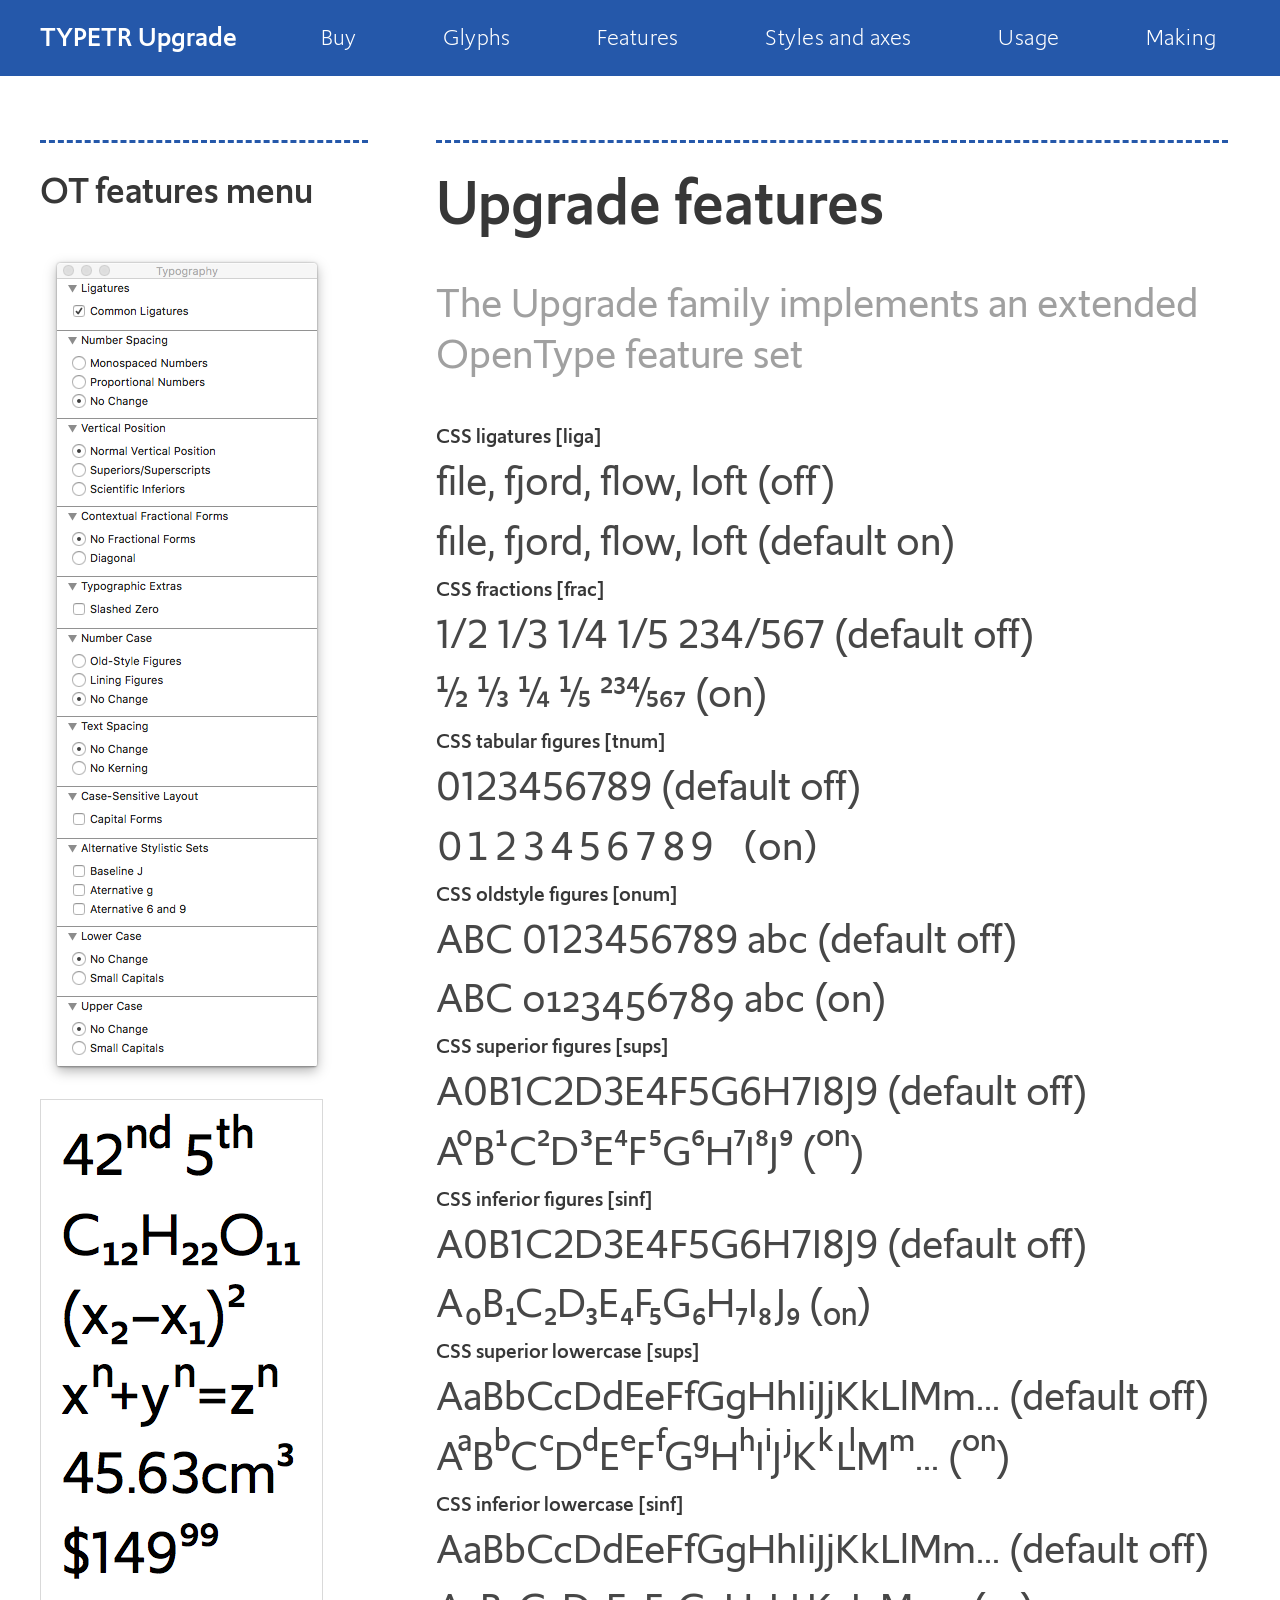
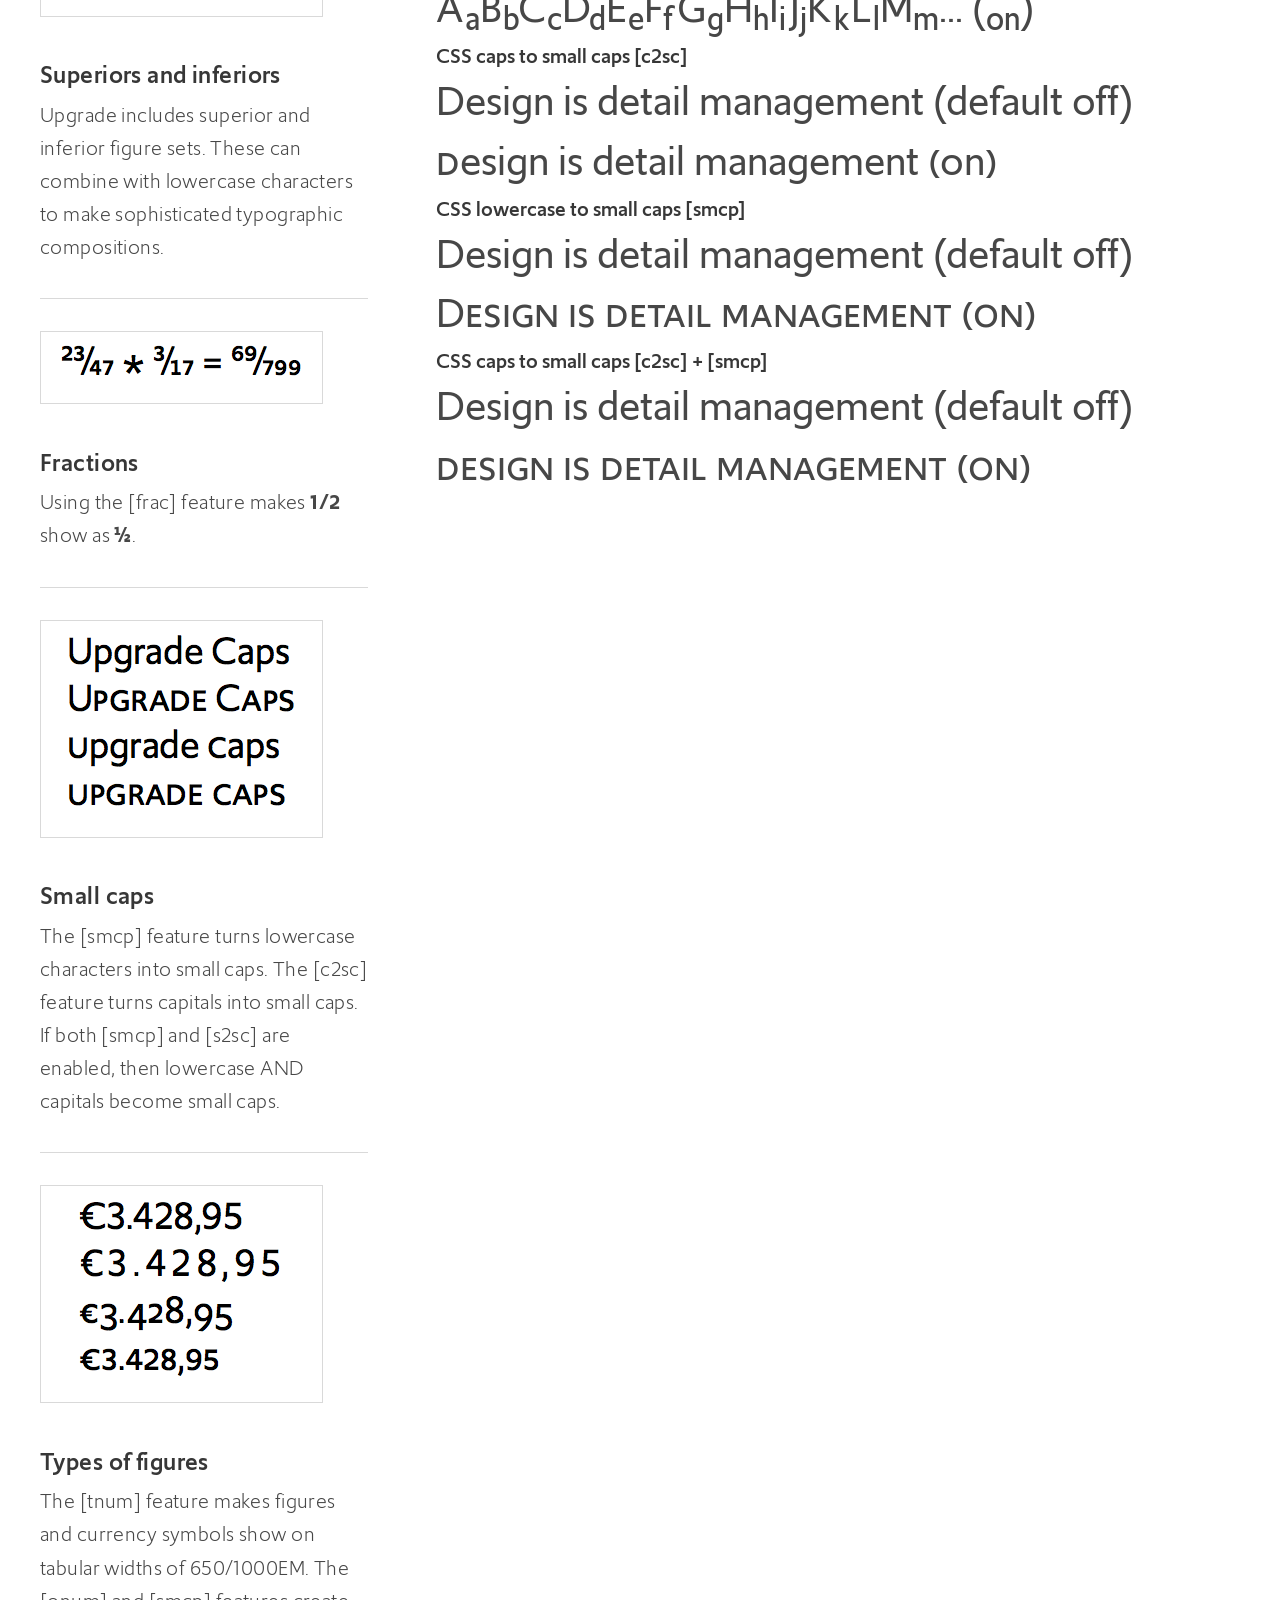
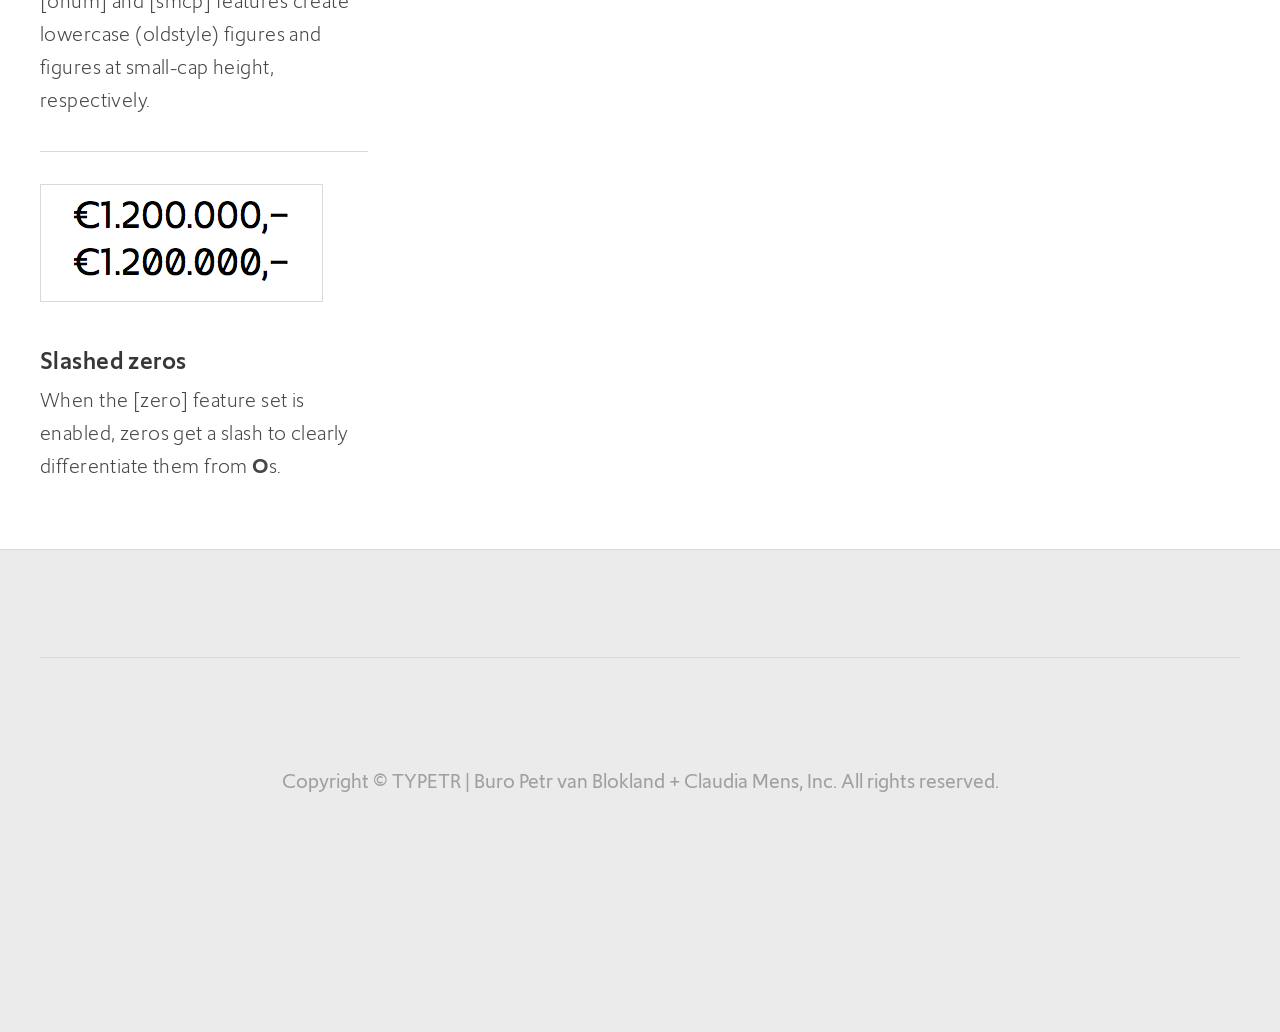
==== commit 83b167fe: "Add Buy menu option" ====
--- a/docs/features.html
+++ b/docs/features.html
@@ -4,7 +4,7 @@
 	pixelarity.com | hello@pixelarity.com
 	License: pixelarity.com/license
 -->
-<html>
+<html lang="en">
 	<head>
 		<title>TYPETR Upgrade | Features</title>
 		<meta charset="utf-8" />
@@ -25,6 +25,7 @@
 								<h1><a href="index.html" id="logo"><span>TYPETR</span> Upgrade</a></h1>
 								<nav id="nav">
 									<ul>
+										<li><a href="https://store.typenetwork.com/foundry/typetr/fonts/upgrade" target="External">Buy</a></li>
 										<li><a href="glyphs.html">Glyphs</a></li>
 										<li><a href="features.html">Features</a></li>
 										<li><a href="stylesaxes.html">Styles and axes</a></li>
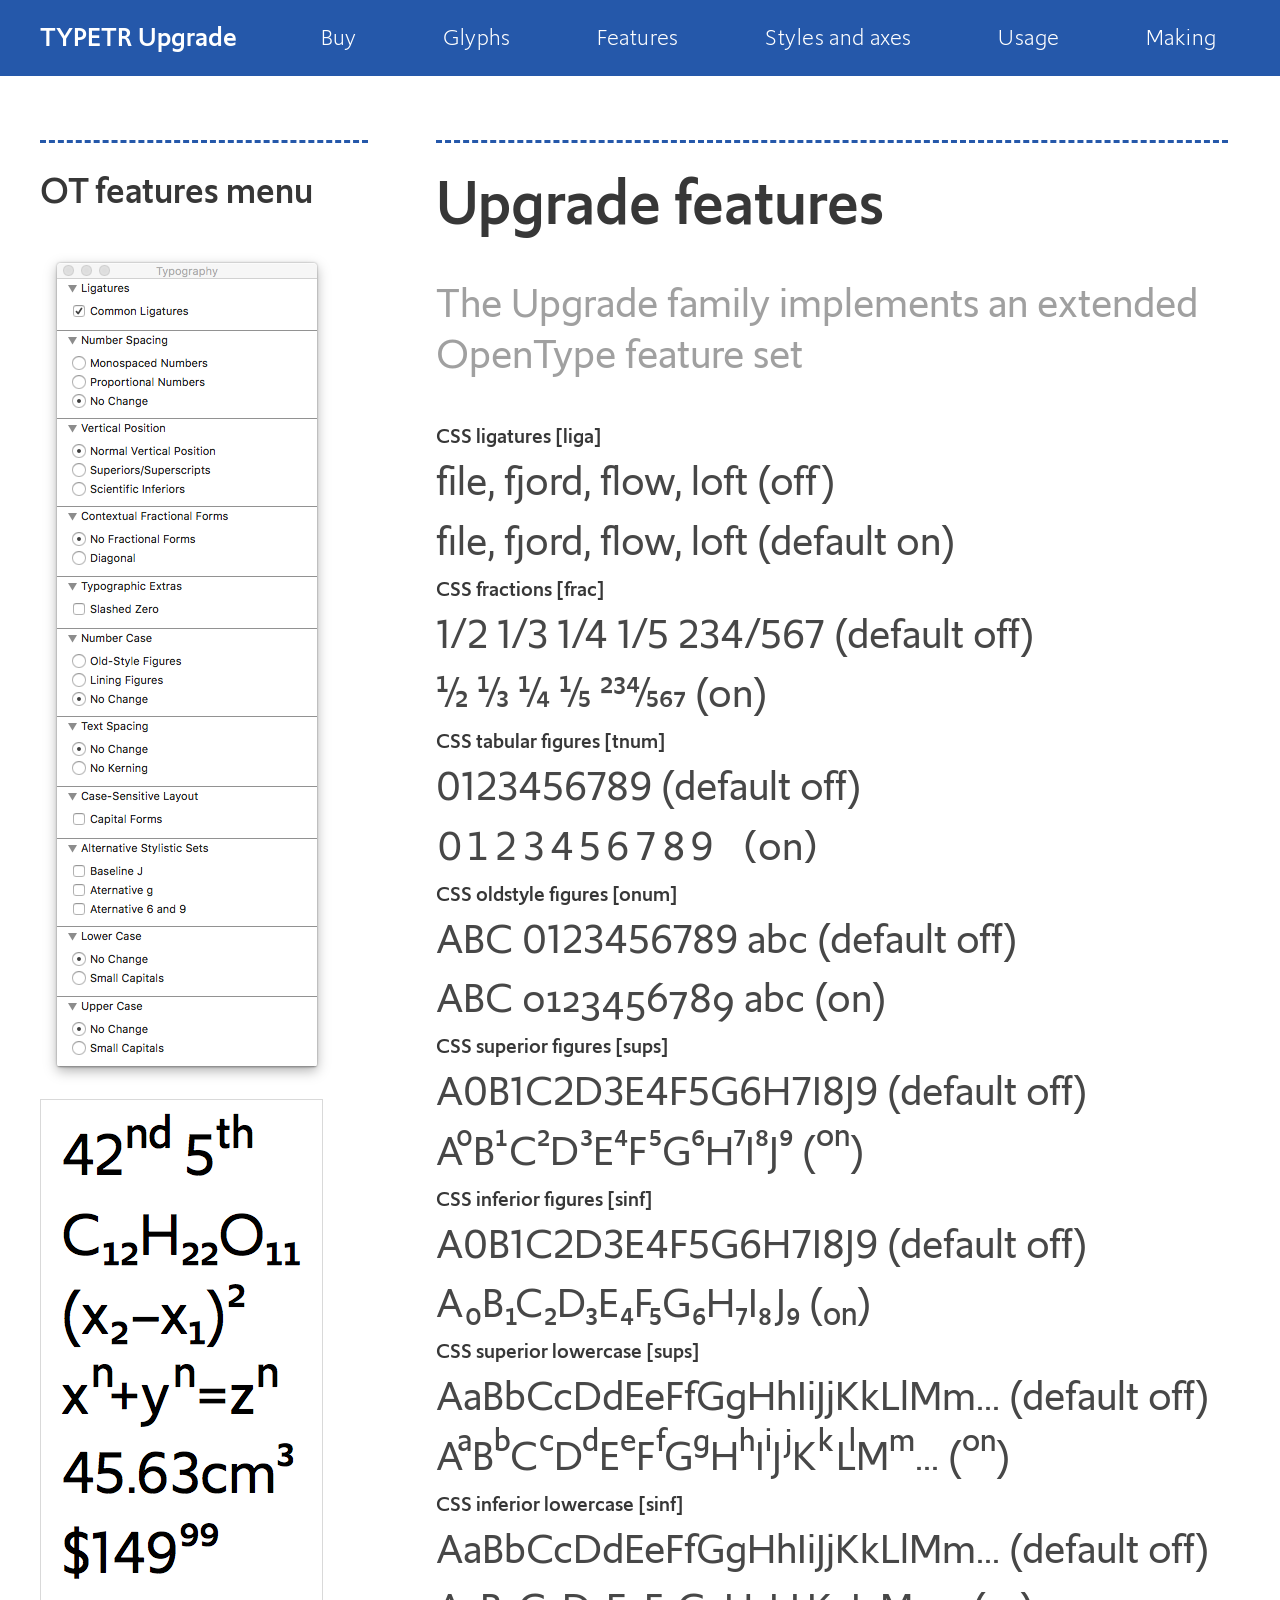
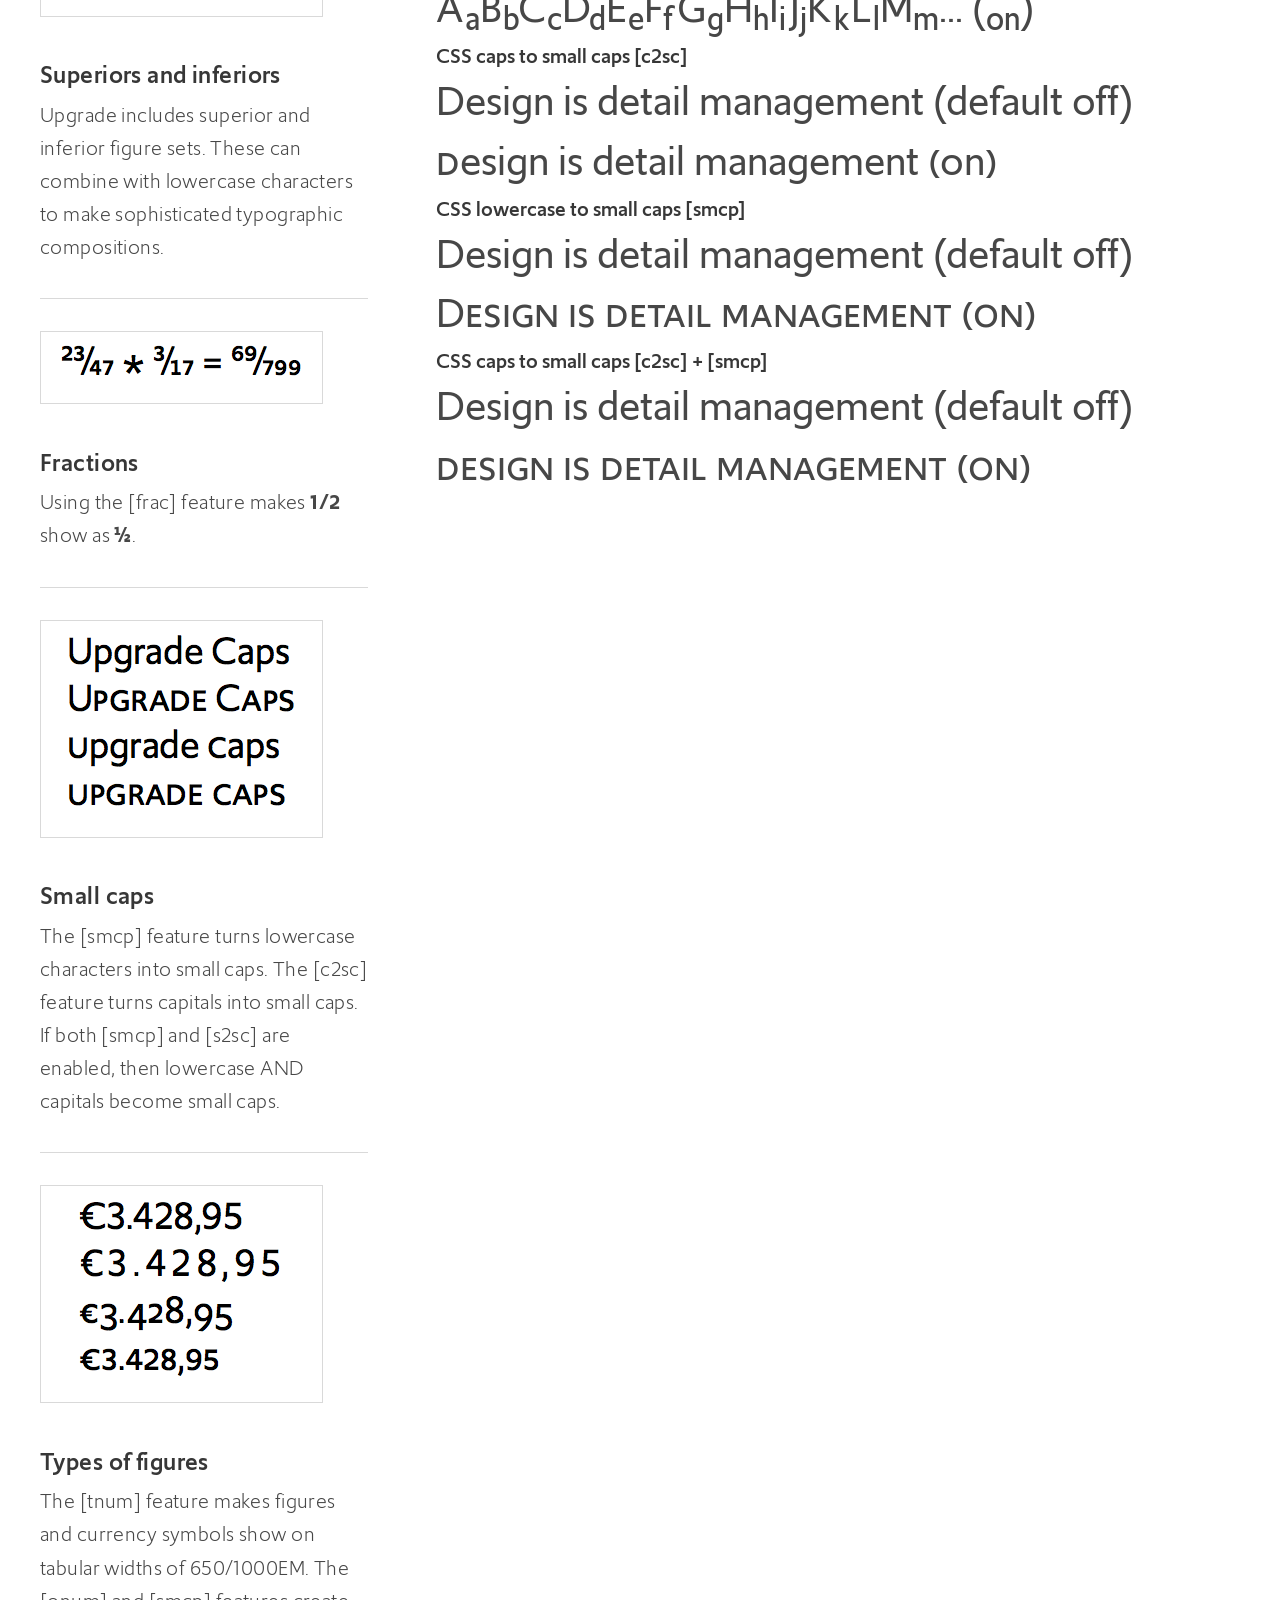
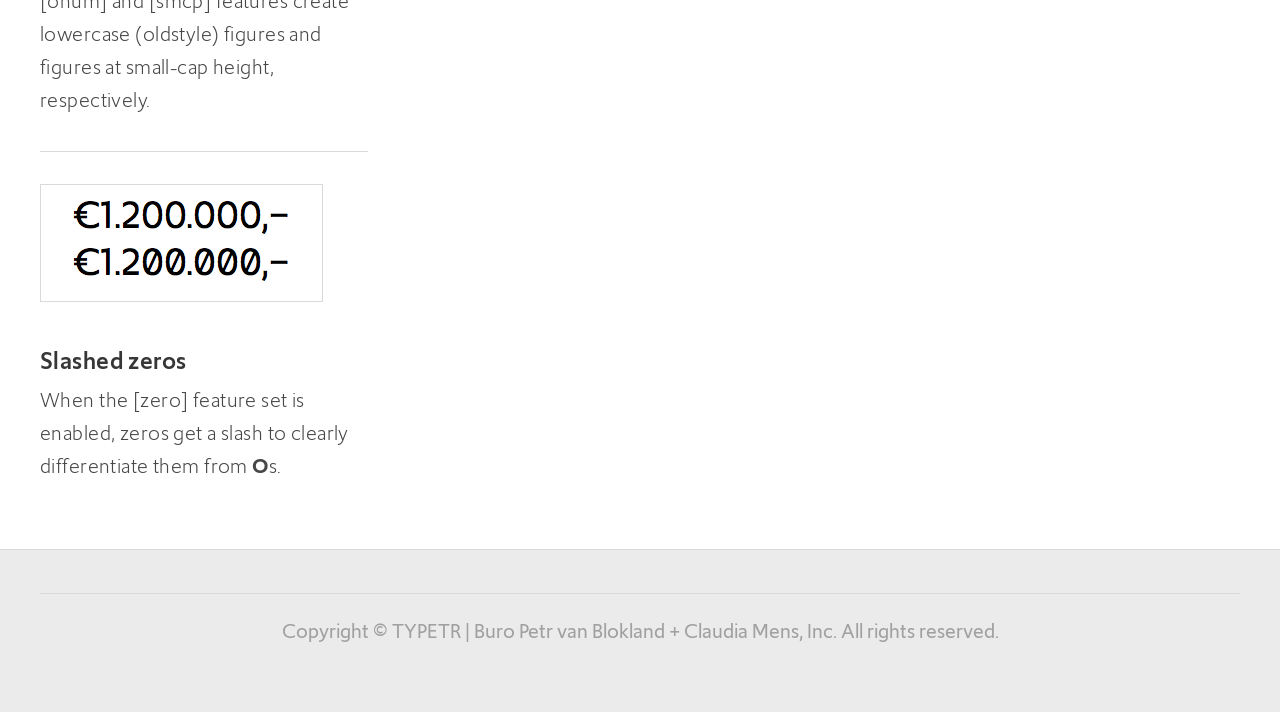
==== commit ad9719c7: "Update features.html" ====
--- a/docs/features.html
+++ b/docs/features.html
@@ -25,7 +25,7 @@
 								<h1><a href="index.html" id="logo"><span>TYPETR</span> Upgrade</a></h1>
 								<nav id="nav">
 									<ul>
-										<li><a href="https://store.typenetwork.com/foundry/typetr/fonts/upgrade" target="External">Buy</a></li>
+										<li><a href="http://store.typenetwork.com/foundry/typetr/series/upgrade" target="External">Buy</a></li>
 										<li><a href="glyphs.html">Glyphs</a></li>
 										<li><a href="features.html">Features</a></li>
 										<li><a href="stylesaxes.html">Styles and axes</a></li>
--- a/docs/assets/css/main.css
+++ b/docs/assets/css/main.css
@@ -1615,7 +1615,7 @@
 			#footer-wrapper {
 				background: #EBEBEB;
 				border-top: solid 1px #d9d9d9;
-				padding: 5em 0 5em 0;
+				padding: 2em 0 2em 0;
 			}
 
 		/* Header */
@@ -2008,11 +2008,11 @@
 			}
 
 			#page-footer section {
-				margin: 0 0 5em 0;
+				margin: 0 0 1em 0;
 			}
 
 				#page-footer section h2 {
-					margin: 0 0 1.5em 0;
+					margin: 0 0 0.5em 0;
 				}
 
 			#page-footer > section:last-child {
@@ -2028,7 +2028,7 @@
 			#copyright {
 				border-top: solid 1px #d9d9d9;
 				text-align: center;
-				padding: 5em 0 6em 0;
+				padding: 1em 0 1em 0;
 				color: #a0a0a0;
 			}
 
@@ -2090,7 +2090,7 @@
 			}
 
 			#footer-wrapper {
-				padding: 4em 0 3em 0;
+				padding: 2em 0 1.5em 0;
 			}
 
 		/* Header */
@@ -2167,7 +2167,7 @@
 		/* Copyright */
 
 			#copyright {
-				padding: 3em 0 4em 0;
+				padding: 1em 0 1em 0;
 			}
 
 	}
@@ -2344,11 +2344,11 @@
 			#footer-wrapper {
 				background: #f6f6f6;
 				border-top: solid 1px #d9d9d9;
-				padding: 4em 20px 4em 20px;
+				padding: 2em 10px 2em 10px;
 			}
 
 				#footer-wrapper section {
-					margin-bottom: 5em !important;
+					margin-bottom: 2em !important;
 				}
 
 		/* Off-Canvas Navigation */
@@ -2676,7 +2676,7 @@
 			#copyright {
 				border-top: solid 1px #d9d9d9;
 				text-align: center;
-				padding: 2.5em 0 0 0;
+				padding: 1em 0 0 0;
 				color: #a0a0a0;
 			}
 
